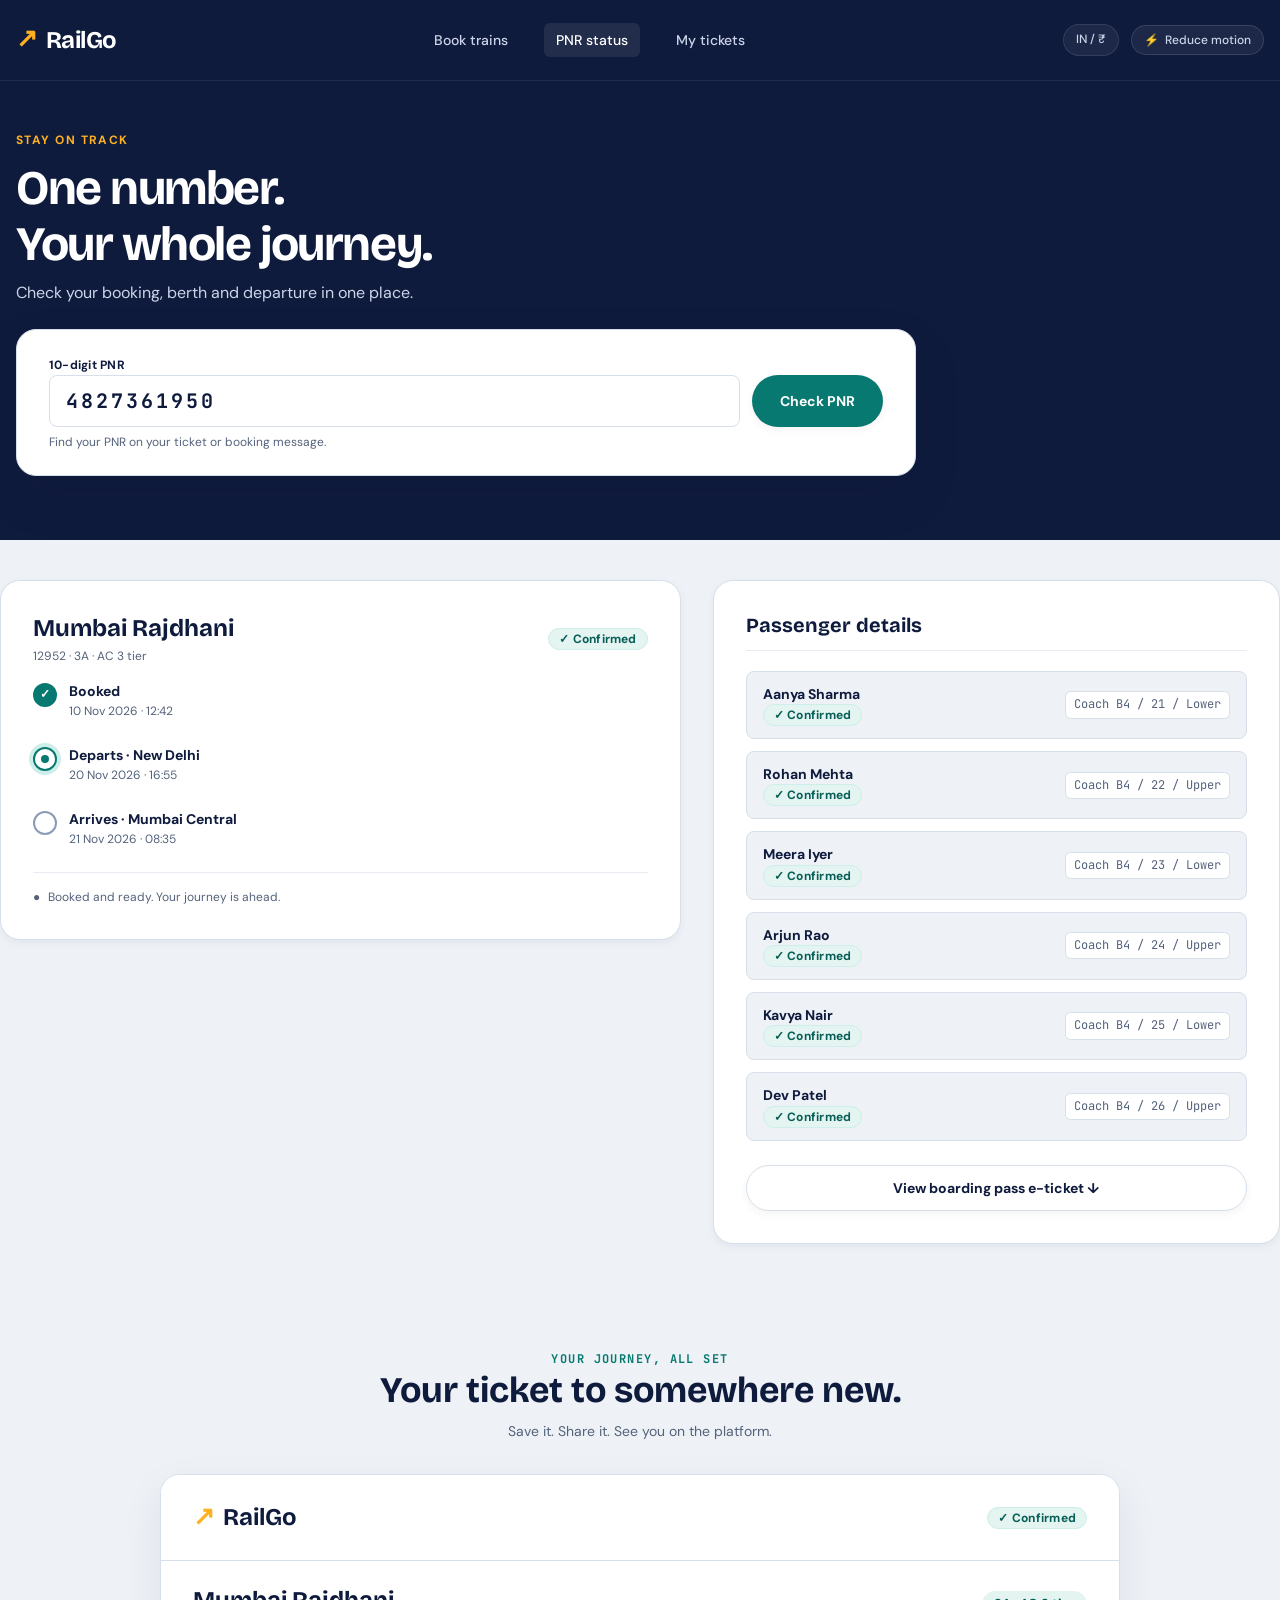
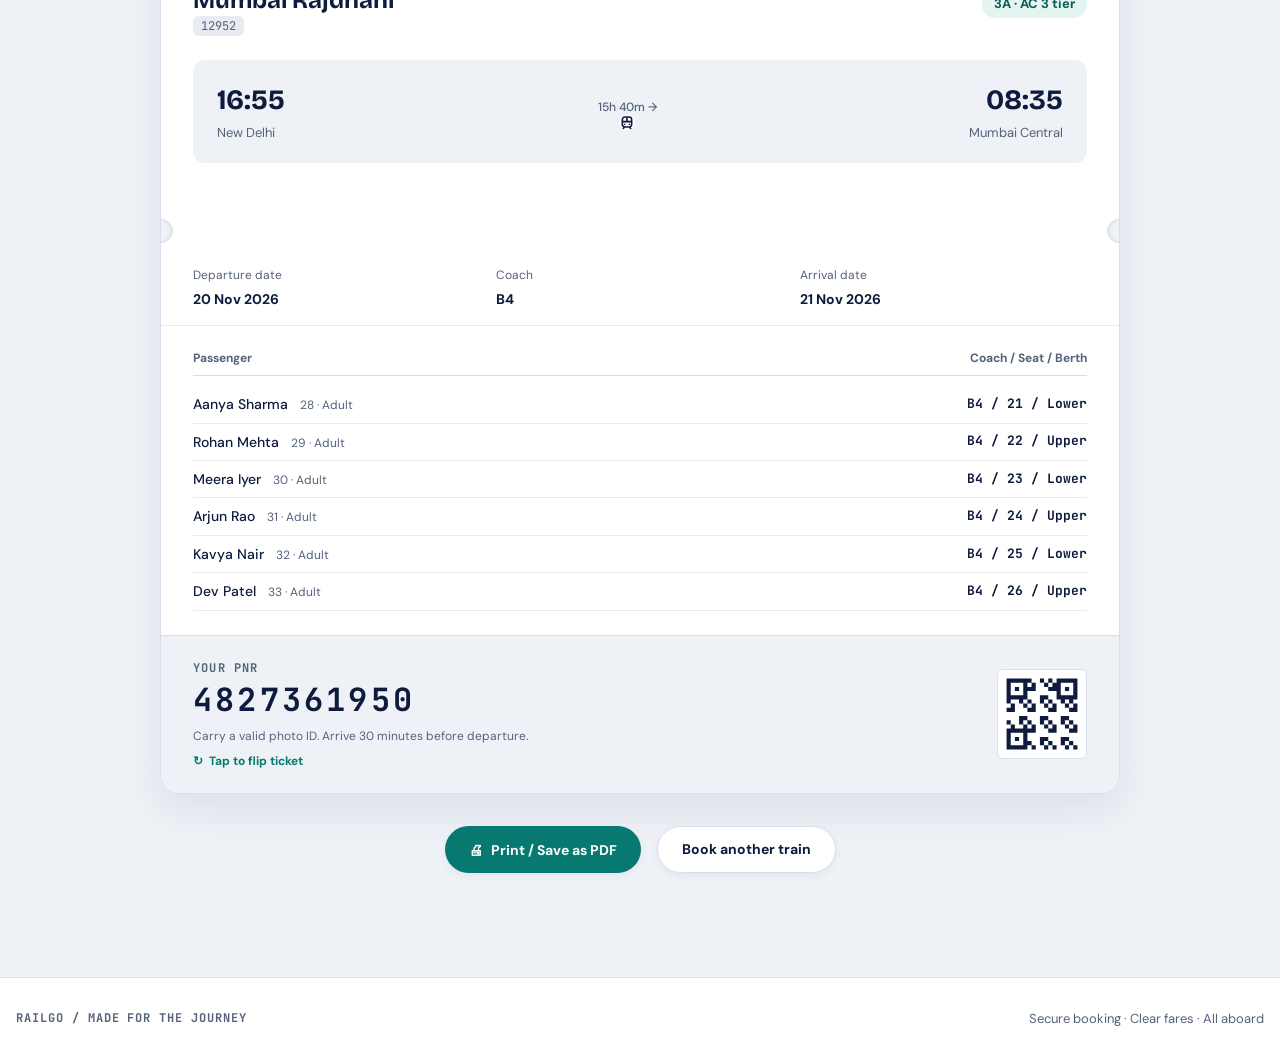
==== frontend/pnr.html @ 50af5787 "Initial commit: RailGo Railway Reservation System frontend with 3D boarding pass and booking flow" ====
<!DOCTYPE html>
<html lang="en">
<head>
  <meta charset="UTF-8">
  <meta name="viewport" content="width=device-width, initial-scale=1.0">
  <title>RailGo — PNR Status & E-Ticket</title>
  <meta name="description" content="Check Indian Railways 10-digit PNR status, live coach and berth allocations, and view or print your digital e-ticket.">

  <!-- Google Fonts: Bricolage Grotesque, DM Sans, JetBrains Mono -->
  <link rel="preconnect" href="https://fonts.googleapis.com">
  <link rel="preconnect" href="https://fonts.gstatic.com" crossorigin>
  <link href="https://fonts.googleapis.com/css2?family=Bricolage+Grotesque:opsz,wght@12..96,600;700&family=DM+Sans:ital,opsz,wght@0,9..40,400;0,9..40,500;0,9..40,700;1,9..40,400&family=JetBrains+Mono:wght@400;500;700&display=swap" rel="stylesheet">

  <!-- Custom CSS -->
  <link rel="stylesheet" href="css/tokens.css">
  <link rel="stylesheet" href="css/base.css">
  <link rel="stylesheet" href="css/components.css">
</head>
<body>

  <!-- Site Navigation -->
  <header class="site-header">
    <div class="container nav-container">
      <a href="index.html" class="brand-logo" aria-label="RailGo Home">
        <span class="brand-arrow" aria-hidden="true">↗</span>
        <span>RailGo</span>
      </a>

      <nav aria-label="Primary Navigation">
        <ul class="nav-links">
          <li><a href="index.html" class="nav-link">Book trains</a></li>
          <li><a href="pnr.html" class="nav-link active" aria-current="page">PNR status</a></li>
          <li><a href="pnr.html#ticket" class="nav-link">My tickets</a></li>
        </ul>
      </nav>

      <div class="nav-actions">
        <span class="currency-badge" title="Region & Currency">IN / ₹</span>
        <button id="motion-toggle-btn" class="btn-motion-toggle" aria-pressed="false" title="Toggle animation effects">
          <span aria-hidden="true">⚡</span>
          <span>Reduce motion</span>
        </button>
      </div>
    </div>
  </header>

  <main id="main-content">
    <!-- PNR Hero & Lookup Section (Figma 4:12139) -->
    <section class="pnr-page-hero" aria-labelledby="pnr-page-title">
      <div class="container">
        <span class="hero-kicker">STAY ON TRACK</span>
        <h1 id="pnr-page-title" class="hero-title" style="margin-bottom: var(--space-2);">
          One number.<br>Your whole journey.
        </h1>
        <p class="hero-description" style="margin-bottom: var(--space-4);">
          Check your booking, berth and departure in one place.
        </p>

        <!-- 10-Digit PNR Lookup Box -->
        <div class="pnr-lookup-box">
          <form id="pnr-search-form" novalidate>
            <div class="pnr-input-row">
              <div class="pnr-input-group">
                <label for="pnr-input" class="form-label">10-digit PNR</label>
                <input type="text" id="pnr-input" class="form-input pnr-mono-input"
                       value="4827361950" maxlength="10" placeholder="e.g. 4827361950"
                       autocomplete="off" required aria-describedby="pnr-helper-message">
              </div>
              <button type="submit" class="btn btn-primary" style="height: 52px; padding: 0 28px;">
                Check PNR
              </button>
            </div>
            <p id="pnr-helper-message" class="pnr-helper-text">
              Find your PNR on your ticket or booking message.
            </p>
          </form>
        </div>
      </div>
    </section>

    <!-- PNR Status & Timeline Section -->
    <section id="pnr-result-section" class="container pnr-result-section" aria-label="PNR Status and Journey Timeline">
      <div class="pnr-result-grid">
        <!-- Journey Timeline Card -->
        <div class="timeline-card">
          <div class="timeline-card-header">
            <div>
              <h2 id="tl-train-title" class="timeline-train-title">Mumbai Rajdhani</h2>
              <span id="tl-train-meta" class="timeline-train-meta">12952 · 3A · AC 3 tier</span>
            </div>
            <span class="status-pill confirmed">✓ Confirmed</span>
          </div>

          <!-- Vertical Timeline Track -->
          <div class="vertical-timeline" role="list" aria-label="Journey Progress">
            <!-- Step 1: Booked -->
            <div class="timeline-step completed" role="listitem">
              <div class="timeline-node" aria-hidden="true"></div>
              <div class="timeline-stage-title">Booked</div>
              <div id="tl-booked-time" class="timeline-stage-time">10 Nov 2026 · 12:42</div>
            </div>

            <!-- Step 2: Departs -->
            <div class="timeline-step active" role="listitem">
              <div class="timeline-node" aria-hidden="true"></div>
              <div id="tl-dep-station" class="timeline-stage-title">Departs · New Delhi</div>
              <div id="tl-dep-time" class="timeline-stage-time">20 Nov 2026 · 16:55</div>
            </div>

            <!-- Step 3: Arrives -->
            <div class="timeline-step" role="listitem">
              <div class="timeline-node" aria-hidden="true"></div>
              <div id="tl-arr-station" class="timeline-stage-title">Arrives · Mumbai Central</div>
              <div id="tl-arr-time" class="timeline-stage-time">21 Nov 2026 · 08:35</div>
            </div>
          </div>

          <div class="timeline-footer-note">
            <span aria-hidden="true">●</span>
            <span>Booked and ready. Your journey is ahead.</span>
          </div>
        </div>

        <!-- Passenger Status Allocation Card -->
        <div class="passenger-status-card">
          <h2 class="passenger-status-title">Passenger details</h2>
          <div id="pnr-passenger-status-list" class="status-passenger-list">
            <!-- Populated dynamically -->
          </div>

          <a href="#ticket" class="btn btn-secondary" style="width: 100%;">
            View boarding pass e-ticket ↓
          </a>
        </div>
      </div>
    </section>

    <!-- Screen 4: E-Ticket Boarding Pass with Pure CSS 3D Flip (Figma 4:12137, 4:23736) -->
    <section id="ticket" class="container ticket-section" aria-labelledby="ticket-title">
      <div class="ticket-header-group">
        <span class="ticket-kicker">YOUR JOURNEY, ALL SET</span>
        <h2 id="ticket-title" class="ticket-heading">Your ticket to somewhere new.</h2>
        <p class="section-subtitle">Save it. Share it. See you on the platform.</p>
      </div>

      <!-- 3D Flippable Ticket Scene -->
      <div id="ticket-3d-scene" class="ticket-3d-scene">
        <div class="ticket-flipper">

          <!-- FRONT FACE (Boarding Pass Layout) -->
          <article class="ticket-card-face ticket-face-front" aria-label="E-Ticket Front">
            <!-- Header -->
            <div class="ticket-face-header">
              <div class="ticket-brand">
                <span class="brand-arrow" aria-hidden="true">↗</span>
                <span>RailGo</span>
              </div>
              <span class="status-pill confirmed">✓ Confirmed</span>
            </div>

            <!-- Journey Summary -->
            <div class="ticket-journey-body">
              <div class="ticket-train-info">
                <div>
                  <h3 id="ticket-train-name" class="ticket-train-title">Mumbai Rajdhani</h3>
                  <span id="ticket-train-number" class="train-number">12952</span>
                </div>
                <span id="ticket-class" class="ticket-class-badge">3A · AC 3 tier</span>
              </div>

              <div class="ticket-route-row">
                <div>
                  <div id="ticket-dep-time" class="ticket-time-lg">16:55</div>
                  <div id="ticket-from-station" class="schedule-station">New Delhi</div>
                </div>

                <div class="duration-track-container">
                  <span id="ticket-duration" class="duration-label">15h 40m →</span>
                  <div class="duration-line">
                    <img src="assets/train-marker.svg" class="duration-marker-icon" alt="" aria-hidden="true">
                  </div>
                </div>

                <div style="text-align: right;">
                  <div id="ticket-arr-time" class="ticket-time-lg">08:35</div>
                  <div id="ticket-to-station" class="schedule-station">Mumbai Central</div>
                </div>
              </div>
            </div>

            <!-- Authentic Boarding-Pass Perforation Notch Divider -->
            <div class="ticket-perforation-divider" aria-hidden="true">
              <span class="notch-left"></span>
              <div class="perforation-dashed-line"></div>
              <span class="notch-right"></span>
            </div>

            <!-- Travel Metadata -->
            <div class="ticket-meta-grid">
              <div class="ticket-meta-col">
                <span class="ticket-meta-lbl">Departure date</span>
                <span id="ticket-dep-date" class="ticket-meta-val">20 Nov 2026</span>
              </div>
              <div class="ticket-meta-col">
                <span class="ticket-meta-lbl">Coach</span>
                <span id="ticket-coach" class="ticket-meta-val">B4</span>
              </div>
              <div class="ticket-meta-col">
                <span class="ticket-meta-lbl">Arrival date</span>
                <span id="ticket-arr-date" class="ticket-meta-val">21 Nov 2026</span>
              </div>
            </div>

            <!-- Passenger Manifest -->
            <div class="ticket-manifest">
              <div class="manifest-heading-row">
                <span>Passenger</span>
                <span>Coach / Seat / Berth</span>
              </div>
              <div id="ticket-manifest-list">
                <!-- Dynamically populated -->
              </div>
            </div>

            <!-- Identity Footer with PNR and QR -->
            <div class="ticket-identity-footer">
              <div class="pnr-display-box">
                <span class="pnr-tag-label">YOUR PNR</span>
                <span id="ticket-pnr-display" class="pnr-tag-value">4827361950</span>
                <p class="ticket-id-reminder">Carry a valid photo ID. Arrive 30 minutes before departure.</p>
                <button type="button" id="btn-flip-to-back" class="btn-flip-ticket">
                  <span>↻</span>
                  <span>Tap to flip ticket</span>
                </button>
              </div>

              <div class="ticket-qr-container">
                <img src="assets/qr-placeholder.svg" class="ticket-qr-img" alt="QR Code" width="90" height="90">
                <span class="sr-only">PNR QR code</span>
              </div>
            </div>
          </article>

          <!-- BACK FACE (Travel Conditions & Guidelines) -->
          <article class="ticket-card-face ticket-face-back" aria-label="E-Ticket Back">
            <!-- Header -->
            <div class="ticket-face-header">
              <div class="ticket-brand">
                <span class="brand-arrow" aria-hidden="true">↗</span>
                <span>RailGo</span>
              </div>
              <span class="status-pill confirmed">✓ Confirmed</span>
            </div>

            <!-- Terms Body -->
            <div class="ticket-terms-body">
              <h3 class="terms-title">A few things before you go</h3>
              <ol class="terms-ordered-list">
                <li>
                  <span class="terms-num">01</span>
                  <span>Bring the original photo ID used for booking (Aadhaar, Passport, Voter ID, or Driving License).</span>
                </li>
                <li>
                  <span class="terms-num">02</span>
                  <span>Arrive at least 30 minutes prior to scheduled departure at the origin platform.</span>
                </li>
                <li>
                  <span class="terms-num">03</span>
                  <span>E-tickets shown on mobile devices are fully valid; printed copies are optional.</span>
                </li>
                <li>
                  <span class="terms-num">04</span>
                  <span>Please follow all coach guidelines, respect silence hours (22:00 - 06:00), and keep luggage within allowances.</span>
                </li>
              </ol>
            </div>

            <!-- Back Identity Footer -->
            <div class="ticket-identity-footer">
              <div class="pnr-display-box">
                <span class="pnr-tag-label">PNR</span>
                <span id="ticket-back-pnr" class="pnr-tag-value" style="font-size: 1.5rem;">4827361950</span>
                <button type="button" id="btn-flip-to-front" class="btn-flip-ticket">
                  <span>↻</span>
                  <span>Return to ticket</span>
                </button>
              </div>

              <div class="ticket-qr-container">
                <img src="assets/qr-placeholder.svg" class="ticket-qr-img" alt="QR Code" width="80" height="80">
              </div>
            </div>
          </article>

        </div>
      </div>

      <!-- Ticket Actions Toolbar -->
      <div class="ticket-actions-toolbar">
        <button type="button" id="btn-print-ticket" class="btn btn-primary">
          <span aria-hidden="true">🖨</span>
          <span>Print / Save as PDF</span>
        </button>
        <a href="index.html" class="btn btn-secondary">
          Book another train
        </a>
      </div>
    </section>
  </main>

  <!-- Site Footer -->
  <footer class="site-footer">
    <div class="container footer-content">
      <div class="footer-brand">
        RAILGO / MADE FOR THE JOURNEY
      </div>
      <div class="footer-trust">
        Secure booking · Clear fares · All aboard
      </div>
    </div>
  </footer>

  <!-- Scripts -->
  <script src="js/api.js"></script>
  <script src="js/ticket.js"></script>
</body>
</html>
---- frontend/css/tokens.css ----
/* ==========================================================================
   RailGo Design Tokens
   Extracted from Figma (11smpALnVQ0DR3QaxRwXkj)
   ========================================================================== */

:root {
  /* Brand & Core Color Palette */
  --color-navy-950: #080e21;
  --color-navy-900: #0f1b3d;
  --color-navy-800: #1c2b50;
  --color-navy-700: #223154;
  --color-navy-600: #2d3f6a;

  /* Accent & Success / Availability */
  --color-teal-600: #087970;
  --color-teal-700: #065e57;
  --color-teal-500: #0ea297;
  --color-teal-100: #cdeee9;
  --color-teal-50: #e4f4f0;

  /* Warning / RAC / Medium Availability */
  --color-amber-600: #d99110;
  --color-amber-500: #ffb020;
  --color-amber-400: #ffc24d;
  --color-amber-900: #835200;
  --color-amber-50: #fff3da;

  /* Danger / Waitlist / Sold Out / Validation Error */
  --color-crimson-600: #b4232c;
  --color-crimson-500: #e5484d;
  --color-crimson-100: #fbd6da;
  --color-crimson-50: #fdecef;

  /* Neutrals & Surfaces */
  --color-white: #ffffff;
  --color-slate-900: #0f1b3d;
  --color-slate-700: #334155;
  --color-slate-600: #54627a;
  --color-slate-400: #8a9bb5;
  --color-slate-300: #ccd5e9;
  --color-slate-200: #d7dfea;
  --color-slate-150: #e1e7f2;
  --color-slate-100: #e8ecf2;
  --color-slate-50: #eef2f7;

  /* Semantic UI Tokens */
  --bg-page: var(--color-slate-50);
  --bg-hero: var(--color-navy-900);
  --bg-surface: var(--color-white);
  --bg-surface-elevated: var(--color-white);
  --bg-surface-muted: var(--color-slate-100);
  --bg-surface-subtle: #edf2f7;

  --text-primary: var(--color-navy-900);
  --text-secondary: var(--color-slate-600);
  --text-muted: var(--color-slate-400);
  --text-inverse: var(--color-white);
  --text-inverse-muted: var(--color-slate-300);

  --border-subtle: var(--color-slate-200);
  --border-focus: var(--color-teal-600);
  --border-error: var(--color-crimson-500);

  /* Typography Families */
  --font-display: 'Bricolage Grotesque', -apple-system, BlinkMacSystemFont, 'Segoe UI', Roboto, sans-serif;
  --font-body: 'DM Sans', -apple-system, BlinkMacSystemFont, 'Segoe UI', Roboto, sans-serif;
  --font-mono: 'JetBrains Mono', 'SF Mono', Consolas, Menlo, monospace;

  /* Typography Scales */
  --font-size-hero: 2.25rem;    /* 36px */
  --font-size-h1: 1.75rem;      /* 28px */
  --font-size-h2: 1.5rem;       /* 24px */
  --font-size-h3: 1.25rem;      /* 20px */
  --font-size-lg: 1rem;         /* 16px */
  --font-size-md: 0.9375rem;    /* 15px */
  --font-size-base: 0.875rem;   /* 14px */
  --font-size-sm: 0.8125rem;    /* 13px */
  --font-size-xs: 0.75rem;      /* 12px */
  --font-size-micro: 0.6875rem; /* 11px */

  --font-weight-regular: 400;
  --font-weight-medium: 500;
  --font-weight-bold: 700;

  /* Border Radii */
  --radius-xs: 5.5px;
  --radius-sm: 6px;
  --radius-md: 8px;
  --radius-lg: 12px;
  --radius-xl: 16px;
  --radius-2xl: 20px;
  --radius-pill: 999px;

  /* Elevation Shadows */
  --shadow-sm: 0px 3px 8px 0px rgba(15, 27, 61, 0.05);
  --shadow-md: 0px 8px 24px 0px rgba(15, 27, 61, 0.06);
  --shadow-lg: 0px 16px 40px 0px rgba(15, 27, 61, 0.08);
  --shadow-xl: 0px 20px 48px 0px rgba(15, 27, 61, 0.12);
  --shadow-modal: 0px 24px 64px 0px rgba(15, 27, 61, 0.22);
  --shadow-focus: 0 0 0 3px rgba(8, 121, 112, 0.28);
  --shadow-border: 0px 0px 0px 1px rgba(0, 0, 0, 0.08);

  /* Spacing Scale */
  --space-1: 4px;
  --space-2: 8px;
  --space-3: 12px;
  --space-4: 16px;
  --space-5: 20px;
  --space-6: 24px;
  --space-8: 32px;
  --space-10: 40px;
  --space-12: 48px;
  --space-16: 64px;
  --space-20: 80px;

  /* Layout Max Widths */
  --max-width-desktop: 1440px;
  --max-width-container: 1296px;
  --max-width-ticket: 960px;
  --max-width-modal: 856px;

  /* Transitions */
  --transition-fast: 150ms cubic-bezier(0.16, 1, 0.3, 1);
  --transition-normal: 250ms cubic-bezier(0.16, 1, 0.3, 1);
  --transition-slow: 400ms cubic-bezier(0.16, 1, 0.3, 1);
  --transition-3d: 650ms cubic-bezier(0.4, 0, 0.2, 1);

  /* Z-Index */
  --z-base: 1;
  --z-dropdown: 20;
  --z-sticky: 50;
  --z-modal-backdrop: 100;
  --z-modal: 101;
}

/* Reduced Motion Override */
@media (prefers-reduced-motion: reduce) {
  :root {
    --transition-fast: 0ms !important;
    --transition-normal: 0ms !important;
    --transition-slow: 0ms !important;
    --transition-3d: 0ms !important;
  }
}

.reduced-motion {
  --transition-fast: 0ms !important;
  --transition-normal: 0ms !important;
  --transition-slow: 0ms !important;
  --transition-3d: 0ms !important;
}
---- frontend/css/base.css ----
/* ==========================================================================
   RailGo Base Styles & Reset
   ========================================================================== */

*, *::before, *::after {
  box-sizing: border-box;
  margin: 0;
  padding: 0;
}

html {
  font-size: 16px;
  -webkit-text-size-adjust: 100%;
  scroll-behavior: smooth;
}

body {
  font-family: var(--font-body);
  font-size: var(--font-size-base);
  line-height: 1.45;
  color: var(--text-primary);
  background-color: var(--bg-page);
  min-height: 100vh;
  -webkit-font-smoothing: antialiased;
  -moz-osx-font-smoothing: grayscale;
}

/* Typography Defaults */
h1, h2, h3, h4, h5, h6 {
  font-family: var(--font-display);
  font-weight: var(--font-weight-bold);
  line-height: 1.25;
  color: var(--text-primary);
}

p {
  color: var(--text-secondary);
  line-height: 1.5;
}

a {
  color: inherit;
  text-decoration: none;
}

button {
  font-family: inherit;
  font-size: inherit;
  border: none;
  background: transparent;
  cursor: pointer;
  color: inherit;
}

button:disabled {
  cursor: not-allowed;
  opacity: 0.55;
}

input, select, textarea {
  font-family: inherit;
  font-size: var(--font-size-base);
  color: var(--text-primary);
  background: var(--bg-surface);
  border: 1px solid var(--border-subtle);
  border-radius: var(--radius-sm);
  outline: none;
  transition: border-color var(--transition-fast), box-shadow var(--transition-fast);
}

input:focus, select:focus, textarea:focus {
  border-color: var(--border-focus);
  box-shadow: var(--shadow-focus);
}

/* Focus Visible for Accessibility */
:focus-visible {
  outline: 2px solid var(--color-teal-600);
  outline-offset: 2px;
}

button:focus-visible {
  outline: 2px solid var(--color-teal-600);
  outline-offset: 2px;
}

/* Common Layout Containers */
.container {
  width: 100%;
  max-width: var(--max-width-container);
  margin-left: auto;
  margin-right: auto;
  padding-left: var(--space-4);
  padding-right: var(--space-4);
}

.sr-only {
  position: absolute;
  width: 1px;
  height: 1px;
  padding: 0;
  margin: -1px;
  overflow: hidden;
  clip: rect(0, 0, 0, 0);
  white-space: nowrap;
  border: 0;
}

/* Badges & Status Pills */
.status-pill {
  display: inline-flex;
  align-items: center;
  gap: var(--space-1);
  padding: 4px 10px;
  border-radius: var(--radius-pill);
  font-size: var(--font-size-xs);
  font-weight: var(--font-weight-bold);
  line-height: 1;
  letter-spacing: 0.02em;
}

.status-pill.confirmed,
.status-pill.available {
  background-color: var(--color-teal-50);
  color: var(--color-teal-700);
  border: 1px solid var(--color-teal-100);
}

.status-pill.rac,
.status-pill.warning {
  background-color: var(--color-amber-50);
  color: var(--color-amber-900);
  border: 1px solid var(--color-amber-400);
}

.status-pill.waitlist,
.status-pill.danger {
  background-color: var(--color-crimson-50);
  color: var(--color-crimson-600);
  border: 1px solid var(--color-crimson-100);
}

.status-pill.neutral {
  background-color: var(--color-slate-100);
  color: var(--color-slate-600);
}

/* Buttons System */
.btn {
  display: inline-flex;
  align-items: center;
  justify-content: center;
  gap: var(--space-2);
  font-family: var(--font-body);
  font-weight: var(--font-weight-bold);
  border-radius: var(--radius-pill);
  padding: 12px 24px;
  transition: transform var(--transition-fast), background-color var(--transition-fast), box-shadow var(--transition-fast);
  white-space: nowrap;
}

.btn:active:not(:disabled) {
  transform: translateY(1px);
}

.btn-primary {
  background-color: var(--color-teal-600);
  color: var(--color-white);
  box-shadow: var(--shadow-sm);
}

.btn-primary:hover:not(:disabled) {
  background-color: var(--color-teal-700);
  box-shadow: var(--shadow-md);
}

.btn-amber {
  background-color: var(--color-amber-500);
  color: var(--color-navy-900);
}

.btn-amber:hover:not(:disabled) {
  background-color: var(--color-amber-400);
}

.btn-secondary {
  background-color: var(--color-white);
  color: var(--color-navy-900);
  border: 1px solid var(--border-subtle);
  box-shadow: var(--shadow-sm);
}

.btn-secondary:hover:not(:disabled) {
  background-color: var(--color-slate-50);
  border-color: var(--color-slate-300);
}

.btn-outline-dark {
  background-color: transparent;
  color: var(--color-white);
  border: 1px solid rgba(255, 255, 255, 0.25);
}

.btn-outline-dark:hover:not(:disabled) {
  background-color: rgba(255, 255, 255, 0.1);
  border-color: var(--color-white);
}

/* Animations & Reduced Motion Fallbacks */
@media (prefers-reduced-motion: reduce) {
  *, *::before, *::after {
    animation-duration: 0.01ms !important;
    animation-iteration-count: 1 !important;
    transition-duration: 0.01ms !important;
  }
}

.reduced-motion *,
.reduced-motion *::before,
.reduced-motion *::after {
  animation-duration: 0.01ms !important;
  animation-iteration-count: 1 !important;
  transition-duration: 0.01ms !important;
}
---- frontend/css/components.css ----
/* ==========================================================================
   RailGo Component Styles
   Matches Figma frames: Desktop (1440px) & Mobile (390px)
   ========================================================================== */

/* --------------------------------------------------------------------------
   1. NAVIGATION BAR
   -------------------------------------------------------------------------- */
.site-header {
  background-color: var(--color-navy-900);
  border-bottom: 1px solid rgba(255, 255, 255, 0.08);
  position: sticky;
  top: 0;
  z-index: var(--z-sticky);
  backdrop-filter: blur(12px);
  -webkit-backdrop-filter: blur(12px);
}

.nav-container {
  display: flex;
  align-items: center;
  justify-content: space-between;
  height: 80px;
}

.brand-logo {
  display: flex;
  align-items: center;
  gap: var(--space-2);
  font-family: var(--font-display);
  font-size: 1.5rem;
  font-weight: var(--font-weight-bold);
  color: var(--color-white);
  text-decoration: none;
  letter-spacing: -0.02em;
}

.brand-arrow {
  color: var(--color-amber-500);
  font-size: 1.6rem;
  font-weight: 900;
  transform: translateY(-1px);
}

.nav-links {
  display: flex;
  align-items: center;
  gap: var(--space-6);
  list-style: none;
}

.nav-link {
  color: var(--color-slate-300);
  font-size: var(--font-size-base);
  font-weight: var(--font-weight-medium);
  transition: color var(--transition-fast);
  padding: 8px 12px;
  border-radius: var(--radius-sm);
}

.nav-link:hover, .nav-link.active {
  color: var(--color-white);
}

.nav-link.active {
  background-color: rgba(255, 255, 255, 0.08);
}

.nav-actions {
  display: flex;
  align-items: center;
  gap: var(--space-3);
}

.currency-badge {
  color: var(--color-slate-300);
  font-size: var(--font-size-xs);
  font-weight: var(--font-weight-medium);
  padding: 6px 12px;
  background: rgba(255, 255, 255, 0.06);
  border: 1px solid rgba(255, 255, 255, 0.1);
  border-radius: var(--radius-pill);
}

.btn-motion-toggle {
  display: inline-flex;
  align-items: center;
  gap: 6px;
  font-size: var(--font-size-xs);
  font-weight: var(--font-weight-medium);
  color: var(--color-slate-300);
  background: rgba(255, 255, 255, 0.06);
  border: 1px solid rgba(255, 255, 255, 0.12);
  padding: 6px 12px;
  border-radius: var(--radius-pill);
  transition: all var(--transition-fast);
}

.btn-motion-toggle:hover {
  color: var(--color-white);
  background: rgba(255, 255, 255, 0.12);
}

.btn-motion-toggle.active {
  background: var(--color-teal-600);
  color: var(--color-white);
  border-color: var(--color-teal-500);
}

/* --------------------------------------------------------------------------
   2. NIGHT-TRAIN HERO SECTION
   -------------------------------------------------------------------------- */
.hero-section {
  background-color: var(--color-navy-900);
  color: var(--color-white);
  padding-top: var(--space-12);
  padding-bottom: var(--space-16);
  position: relative;
  overflow: hidden;
  transition: max-height var(--transition-normal), opacity var(--transition-normal);
}

.hero-grid {
  display: grid;
  grid-template-columns: 1fr 1fr;
  align-items: center;
  gap: var(--space-8);
}

.hero-content {
  z-index: 2;
}

.hero-kicker {
  display: inline-block;
  font-family: var(--font-body);
  font-size: var(--font-size-xs);
  font-weight: var(--font-weight-bold);
  letter-spacing: 0.12em;
  text-transform: uppercase;
  color: var(--color-amber-500);
  margin-bottom: var(--space-3);
}

.hero-title {
  font-family: var(--font-display);
  font-size: 3rem;
  line-height: 1.15;
  color: var(--color-white);
  margin-bottom: var(--space-4);
  letter-spacing: -0.03em;
}

.hero-description {
  font-size: var(--font-size-lg);
  line-height: 1.6;
  color: var(--color-slate-300);
  max-width: 540px;
  margin-bottom: var(--space-6);
}

.departure-board-badge {
  display: inline-flex;
  align-items: center;
  gap: var(--space-2);
  background-color: var(--color-navy-800);
  border: 1px solid rgba(255, 255, 255, 0.1);
  padding: 8px 16px;
  border-radius: var(--radius-md);
  font-family: var(--font-mono);
  font-size: var(--font-size-xs);
  color: var(--color-slate-150);
  letter-spacing: 0.08em;
  box-shadow: 0 4px 12px rgba(0, 0, 0, 0.2);
}

.status-dot {
  width: 8px;
  height: 8px;
  background-color: var(--color-teal-500);
  border-radius: 50%;
  box-shadow: 0 0 8px var(--color-teal-500);
  animation: pulse-dot 2s infinite ease-in-out;
}

@keyframes pulse-dot {
  0%, 100% { opacity: 1; transform: scale(1); }
  50% { opacity: 0.4; transform: scale(0.85); }
}

/* --------------------------------------------------------------------------
   3. 3D PERSPECTIVE TRAIN SCENE (CSS 3D Transforms Only)
   -------------------------------------------------------------------------- */
.hero-scene-wrapper {
  perspective: 1200px;
  display: flex;
  justify-content: center;
  align-items: center;
  position: relative;
  z-index: 2;
}

.hero-scene-card {
  width: 100%;
  max-width: 640px;
  height: 420px;
  position: relative;
  transform-style: preserve-3d;
  transform: rotateY(-8deg) rotateX(4deg) translateZ(0);
  transition: transform var(--transition-3d), box-shadow var(--transition-3d);
  border-radius: var(--radius-xl);
  overflow: hidden;
  box-shadow: 0 25px 60px -12px rgba(0, 0, 0, 0.5), 0 0 0 1px rgba(255, 255, 255, 0.1);
}

.hero-scene-card:hover {
  transform: rotateY(-2deg) rotateX(1deg) translateZ(16px);
  box-shadow: 0 35px 80px -15px rgba(0, 0, 0, 0.65), 0 0 0 1px rgba(255, 255, 255, 0.2);
}

.hero-scene-artwork {
  width: 100%;
  height: 100%;
  object-fit: cover;
  display: block;
}

.scene-floating-tag {
  position: absolute;
  bottom: 20px;
  left: 20px;
  background: rgba(15, 27, 61, 0.85);
  backdrop-filter: blur(10px);
  border: 1px solid rgba(255, 255, 255, 0.15);
  color: var(--color-white);
  padding: 8px 14px;
  border-radius: var(--radius-pill);
  font-size: var(--font-size-xs);
  font-family: var(--font-mono);
  display: flex;
  align-items: center;
  gap: 8px;
  transform: translateZ(30px);
  box-shadow: 0 8px 24px rgba(0, 0, 0, 0.35);
}

/* --------------------------------------------------------------------------
   4. FLOATING SEARCH PANEL
   -------------------------------------------------------------------------- */
.search-panel-wrapper {
  margin-top: -48px;
  position: relative;
  z-index: 10;
  margin-bottom: var(--space-8);
}

.search-panel {
  background: var(--color-white);
  border-radius: var(--radius-2xl);
  padding: var(--space-6) var(--space-8);
  box-shadow: var(--shadow-xl);
  border: 1px solid var(--border-subtle);
}

.search-panel-header {
  margin-bottom: var(--space-3);
}

.search-panel-title {
  font-family: var(--font-display);
  font-size: 1.25rem;
  font-weight: var(--font-weight-bold);
  color: var(--color-navy-900);
  margin-bottom: var(--space-2);
}

/* Quick destination chips */
.quick-destinations-bar {
  display: flex;
  align-items: center;
  gap: var(--space-2);
  margin-bottom: var(--space-4);
  flex-wrap: wrap;
}

.quick-dest-label {
  font-size: var(--font-size-xs);
  color: var(--color-slate-600);
  font-weight: var(--font-weight-medium);
}

.quick-dest-chip {
  padding: 4px 12px;
  background: var(--color-slate-50);
  border: 1px solid var(--border-subtle);
  border-radius: var(--radius-pill);
  font-size: var(--font-size-xs);
  color: var(--color-navy-900);
  font-weight: var(--font-weight-medium);
  cursor: pointer;
  transition: all var(--transition-fast);
}

.quick-dest-chip:hover {
  background: var(--color-teal-50);
  border-color: var(--color-teal-500);
  color: var(--color-teal-700);
  transform: translateY(-1px);
}

.btn-clear-input {
  position: absolute;
  right: 12px;
  top: 50%;
  transform: translateY(-50%);
  width: 22px;
  height: 22px;
  border-radius: 50%;
  background: var(--color-slate-100);
  color: var(--color-slate-600);
  font-size: 12px;
  display: none;
  align-items: center;
  justify-content: center;
  cursor: pointer;
  border: none;
  transition: background var(--transition-fast);
}

.btn-clear-input.visible {
  display: flex;
}

.btn-clear-input:hover {
  background: var(--color-slate-200);
  color: var(--color-navy-900);
}

.search-form-grid {
  display: grid;
  grid-template-columns: 1.1fr auto 1.1fr 1fr 1fr auto;
  align-items: flex-end;
  gap: var(--space-3);
}

.form-group {
  display: flex;
  flex-direction: column;
  gap: var(--space-2);
  position: relative;
}

.form-label {
  font-size: var(--font-size-xs);
  font-weight: var(--font-weight-bold);
  color: var(--color-navy-900);
  letter-spacing: 0.02em;
}

.input-container {
  position: relative;
  display: flex;
  align-items: center;
}

.form-input {
  width: 100%;
  height: 48px;
  padding: 0 16px;
  background-color: var(--color-white);
  border: 1px solid var(--border-subtle);
  border-radius: var(--radius-md);
  font-size: var(--font-size-base);
  font-weight: var(--font-weight-medium);
  color: var(--color-navy-900);
  transition: all var(--transition-fast);
}

.form-input:hover {
  border-color: var(--color-slate-400);
}

.form-input:focus {
  border-color: var(--color-teal-600);
  box-shadow: var(--shadow-focus);
}

/* Swap Stations Button */
.btn-swap-stations {
  width: 44px;
  height: 44px;
  margin-bottom: 2px;
  border-radius: var(--radius-pill);
  background-color: var(--color-slate-50);
  border: 1px solid var(--border-subtle);
  color: var(--color-slate-600);
  display: inline-flex;
  align-items: center;
  justify-content: center;
  font-size: 1.1rem;
  transition: all var(--transition-normal);
  transform: perspective(600px) rotateY(0deg);
}

.btn-swap-stations:hover {
  background-color: var(--color-slate-100);
  color: var(--color-navy-900);
  border-color: var(--color-slate-400);
}

.btn-swap-stations.rotating {
  transform: perspective(600px) rotateY(180deg);
}

.btn-search-submit {
  height: 48px;
  padding: 0 28px;
  background-color: var(--color-amber-500);
  color: var(--color-navy-900);
  font-size: var(--font-size-base);
  font-weight: var(--font-weight-bold);
  border-radius: var(--radius-pill);
  display: inline-flex;
  align-items: center;
  justify-content: center;
  gap: var(--space-2);
  transition: all var(--transition-fast);
  box-shadow: var(--shadow-sm);
  margin-bottom: 1px;
}

.btn-search-submit:hover {
  background-color: var(--color-amber-400);
  box-shadow: var(--shadow-md);
  transform: translateY(-1px);
}

/* Autocomplete Suggestion Dropdown */
.autocomplete-dropdown {
  position: absolute;
  top: calc(100% + 4px);
  left: 0;
  right: 0;
  background: var(--color-white);
  border: 1px solid var(--border-subtle);
  border-radius: var(--radius-md);
  box-shadow: var(--shadow-lg);
  max-height: 240px;
  overflow-y: auto;
  z-index: var(--z-dropdown);
  display: none;
}

.autocomplete-dropdown.open {
  display: block;
}

.autocomplete-item {
  padding: 10px 14px;
  display: flex;
  justify-content: space-between;
  align-items: center;
  cursor: pointer;
  border-bottom: 1px solid var(--color-slate-50);
  transition: background-color var(--transition-fast);
}

.autocomplete-item:hover, .autocomplete-item.selected {
  background-color: var(--color-slate-50);
}

.station-title {
  font-size: var(--font-size-base);
  font-weight: var(--font-weight-medium);
  color: var(--color-navy-900);
}

.station-code {
  font-family: var(--font-mono);
  font-size: var(--font-size-xs);
  color: var(--color-slate-600);
  background: var(--color-slate-100);
  padding: 2px 6px;
  border-radius: var(--radius-xs);
}

/* --------------------------------------------------------------------------
   5. POPULAR ROUTES SECTION
   -------------------------------------------------------------------------- */
.popular-routes-section {
  padding-bottom: var(--space-12);
  transition: opacity var(--transition-normal);
}

.section-header {
  margin-bottom: var(--space-6);
}

.section-title {
  font-family: var(--font-display);
  font-size: 1.75rem;
  color: var(--color-navy-900);
  margin-bottom: var(--space-2);
}

.section-subtitle {
  font-size: var(--font-size-base);
  color: var(--color-slate-600);
}

.routes-grid {
  display: grid;
  grid-template-columns: repeat(3, 1fr);
  gap: var(--space-6);
}

.route-card {
  background: var(--color-white);
  border: 1px solid var(--border-subtle);
  border-radius: var(--radius-2xl);
  padding: var(--space-6);
  transition: transform var(--transition-normal), box-shadow var(--transition-normal), border-color var(--transition-normal);
  display: flex;
  flex-direction: column;
  justify-content: space-between;
  min-height: 184px;
  cursor: pointer;
}

.route-card:hover {
  transform: translateY(-4px);
  box-shadow: var(--shadow-lg);
  border-color: var(--color-teal-500);
}

.route-card-top {
  display: flex;
  align-items: flex-start;
  gap: var(--space-3);
  margin-bottom: var(--space-3);
}

.route-number {
  font-family: var(--font-mono);
  font-size: var(--font-size-base);
  font-weight: var(--font-weight-bold);
  color: var(--color-teal-600);
  line-height: 1.3;
}

.route-destination {
  font-family: var(--font-display);
  font-size: 1.25rem;
  font-weight: var(--font-weight-bold);
  color: var(--color-navy-900);
}

.route-tagline {
  font-size: var(--font-size-sm);
  color: var(--color-slate-600);
  margin-bottom: var(--space-4);
  line-height: 1.4;
}

.route-card-footer {
  display: flex;
  align-items: center;
  justify-content: space-between;
  border-top: 1px solid var(--color-slate-100);
  padding-top: var(--space-3);
}

.route-fare {
  font-size: var(--font-size-md);
  font-weight: var(--font-weight-bold);
  color: var(--color-navy-900);
}

.route-duration {
  font-size: var(--font-size-xs);
  color: var(--color-slate-600);
  font-weight: var(--font-weight-medium);
}

/* --------------------------------------------------------------------------
   6. SEARCH RESULTS LAYOUT & JOURNEY SUMMARY BAR
   -------------------------------------------------------------------------- */
.search-results-section {
  display: none;
  padding-bottom: var(--space-16);
}

.search-results-section.active {
  display: block;
}

.journey-summary-bar {
  background-color: var(--color-navy-900);
  border-radius: var(--radius-2xl);
  padding: var(--space-5) var(--space-8);
  color: var(--color-white);
  display: flex;
  align-items: center;
  justify-content: space-between;
  margin-bottom: var(--space-6);
  box-shadow: var(--shadow-md);
}

.journey-route-text {
  font-family: var(--font-display);
  font-size: 1.5rem;
  font-weight: var(--font-weight-bold);
  letter-spacing: -0.01em;
  margin-bottom: 4px;
}

.journey-details-text {
  font-size: var(--font-size-sm);
  color: var(--color-slate-300);
}

.btn-modify-search {
  padding: 10px 20px;
  background-color: var(--color-white);
  color: var(--color-navy-900);
  border-radius: var(--radius-pill);
  font-size: var(--font-size-base);
  font-weight: var(--font-weight-bold);
  transition: all var(--transition-fast);
}

.btn-modify-search:hover {
  background-color: var(--color-slate-100);
  transform: translateY(-1px);
}

.results-layout {
  display: grid;
  grid-template-columns: 280px 1fr;
  gap: var(--space-8);
  align-items: start;
}

/* --------------------------------------------------------------------------
   7. FILTER SIDEBAR (Figma 4:12133)
   -------------------------------------------------------------------------- */
.filter-sidebar {
  background: var(--color-white);
  border-radius: var(--radius-2xl);
  padding: var(--space-6);
  border: 1px solid var(--border-subtle);
  box-shadow: var(--shadow-sm);
  position: sticky;
  top: 100px;
}

.filter-header {
  display: flex;
  align-items: center;
  justify-content: space-between;
  margin-bottom: var(--space-5);
  padding-bottom: var(--space-3);
  border-bottom: 1px solid var(--color-slate-100);
}

.filter-heading {
  font-family: var(--font-display);
  font-size: 1.25rem;
  font-weight: var(--font-weight-bold);
  color: var(--color-navy-900);
}

.btn-clear-filters {
  font-size: var(--font-size-xs);
  font-weight: var(--font-weight-bold);
  color: var(--color-teal-600);
  background: transparent;
  padding: 4px 8px;
  border-radius: var(--radius-xs);
}

.btn-clear-filters:hover {
  text-decoration: underline;
}

.filter-group {
  margin-bottom: var(--space-6);
}

.filter-group-title {
  font-size: var(--font-size-sm);
  font-weight: var(--font-weight-bold);
  color: var(--color-navy-900);
  margin-bottom: var(--space-3);
}

/* Departure time slot pill buttons */
.time-slots-grid {
  display: grid;
  grid-template-columns: 1fr 1fr;
  gap: var(--space-2);
}

.time-slot-btn {
  padding: 8px 12px;
  background: var(--color-slate-50);
  border: 1px solid var(--border-subtle);
  border-radius: var(--radius-pill);
  font-size: var(--font-size-xs);
  font-weight: var(--font-weight-medium);
  color: var(--color-navy-900);
  text-align: center;
  transition: all var(--transition-fast);
}

.time-slot-btn:hover {
  background: var(--color-slate-100);
  border-color: var(--color-slate-400);
}

.time-slot-btn.active {
  background: var(--color-navy-900);
  color: var(--color-white);
  border-color: var(--color-navy-900);
}

/* Checkbox lists */
.checkbox-list {
  display: flex;
  flex-direction: column;
  gap: var(--space-2);
}

.checkbox-label {
  display: flex;
  align-items: center;
  gap: var(--space-2);
  font-size: var(--font-size-base);
  color: var(--color-navy-900);
  cursor: pointer;
  user-select: none;
}

.checkbox-label input[type="checkbox"] {
  width: 18px;
  height: 18px;
  accent-color: var(--color-teal-600);
  cursor: pointer;
}

/* --------------------------------------------------------------------------
   8. TRAIN CARDS & RESULTS LIST
   -------------------------------------------------------------------------- */
.results-list-container {
  display: flex;
  flex-direction: column;
  gap: var(--space-5);
}

.results-meta-bar {
  display: flex;
  align-items: baseline;
  justify-content: space-between;
  margin-bottom: var(--space-2);
}

.results-title {
  font-family: var(--font-display);
  font-size: 1.5rem;
  font-weight: var(--font-weight-bold);
  color: var(--color-navy-900);
}

.results-count-text {
  font-size: var(--font-size-sm);
  color: var(--color-slate-600);
}

/* Train Card */
.train-card {
  background: var(--color-white);
  border: 1px solid var(--border-subtle);
  border-radius: var(--radius-2xl);
  padding: var(--space-6);
  box-shadow: var(--shadow-sm);
  transition: transform var(--transition-fast), box-shadow var(--transition-fast), border-color var(--transition-fast);
}

.train-card:hover {
  border-color: var(--color-slate-300);
  box-shadow: var(--shadow-md);
}

.train-card-header {
  display: flex;
  justify-content: space-between;
  align-items: flex-start;
  margin-bottom: var(--space-5);
}

.train-name-group {
  display: flex;
  align-items: baseline;
  gap: var(--space-3);
  flex-wrap: wrap;
}

.train-name {
  font-family: var(--font-display);
  font-size: 1.35rem;
  font-weight: var(--font-weight-bold);
  color: var(--color-navy-900);
}

.train-number {
  font-family: var(--font-mono);
  font-size: var(--font-size-xs);
  color: var(--color-slate-600);
  background: var(--color-slate-100);
  padding: 2px 8px;
  border-radius: var(--radius-xs);
}

.train-category-tag {
  font-size: var(--font-size-micro);
  font-weight: var(--font-weight-bold);
  letter-spacing: 0.08em;
  color: var(--color-slate-600);
  text-transform: uppercase;
}

.train-hint {
  font-size: var(--font-size-xs);
  font-weight: var(--font-weight-bold);
  color: var(--color-teal-600);
}

/* Schedule Row (Departure -> Duration -> Arrival) */
.train-schedule-row {
  display: flex;
  align-items: center;
  justify-content: space-between;
  margin-bottom: var(--space-6);
  padding: var(--space-4) var(--space-2);
  background: var(--color-slate-50);
  border-radius: var(--radius-lg);
}

.schedule-endpoint {
  display: flex;
  flex-direction: column;
}

.schedule-time {
  font-family: var(--font-display);
  font-size: 1.5rem;
  font-weight: var(--font-weight-bold);
  color: var(--color-navy-900);
  line-height: 1.1;
}

.schedule-station {
  font-size: var(--font-size-sm);
  color: var(--color-slate-600);
  margin-top: 4px;
}

.duration-track-container {
  flex: 1;
  max-width: 260px;
  margin: 0 var(--space-4);
  display: flex;
  flex-direction: column;
  align-items: center;
  position: relative;
}

.duration-label {
  font-size: var(--font-size-xs);
  font-weight: var(--font-weight-medium);
  color: var(--color-slate-600);
  margin-bottom: 6px;
}

.duration-line {
  width: 100%;
  height: 2px;
  background-color: var(--color-border);
  position: relative;
  display: flex;
  align-items: center;
  justify-content: center;
}

.duration-marker-icon {
  width: 16px;
  height: 16px;
  background-color: var(--color-white);
  border-radius: 50%;
  position: absolute;
}

/* Classes Selection Grid */
.classes-grid {
  display: grid;
  grid-template-columns: repeat(auto-fill, minmax(130px, 1fr));
  gap: var(--space-3);
}

.class-chip {
  padding: 12px 14px;
  border-radius: var(--radius-md);
  border: 1px solid transparent;
  cursor: pointer;
  display: flex;
  flex-direction: column;
  gap: 4px;
  text-align: left;
  transition: all var(--transition-fast);
}

.class-chip.available {
  background-color: var(--color-teal-50);
  border-color: var(--color-teal-100);
}

.class-chip.available:hover {
  background-color: #d8efe9;
  border-color: var(--color-teal-500);
  transform: translateY(-2px);
  box-shadow: var(--shadow-sm);
}

.class-chip.warning {
  background-color: var(--color-amber-50);
  border-color: var(--color-amber-400);
}

.class-chip.warning:hover {
  background-color: #feecc5;
  border-color: var(--color-amber-600);
  transform: translateY(-2px);
  box-shadow: var(--shadow-sm);
}

.class-chip.waitlist {
  background-color: var(--color-crimson-50);
  border-color: var(--color-crimson-100);
}

.class-chip.waitlist:hover {
  background-color: #fbd6da;
  border-color: var(--color-crimson-500);
  transform: translateY(-2px);
}

.class-chip.soldout {
  background-color: var(--color-slate-100);
  border-color: var(--border-subtle);
  cursor: not-allowed;
  opacity: 0.65;
}

.class-chip-top {
  display: flex;
  justify-content: space-between;
  align-items: baseline;
}

.class-code {
  font-family: var(--font-body);
  font-size: var(--font-size-base);
  font-weight: var(--font-weight-bold);
  color: var(--color-navy-900);
}

.class-fare {
  font-family: var(--font-body);
  font-size: var(--font-size-base);
  font-weight: var(--font-weight-bold);
  color: var(--color-navy-900);
}

.class-availability {
  font-size: var(--font-size-xs);
  font-weight: var(--font-weight-medium);
}

.class-chip.available .class-availability {
  color: var(--color-teal-600);
}

.class-chip.warning .class-availability {
  color: var(--color-amber-900);
}

.class-chip.waitlist .class-availability {
  color: var(--color-crimson-600);
}

.class-chip.soldout .class-availability {
  color: var(--color-slate-600);
}

/* --------------------------------------------------------------------------
   9. LOADING SKELETON STATE (Figma 4:16124)
   -------------------------------------------------------------------------- */
.skeleton-card {
  background: var(--color-white);
  border-radius: var(--radius-2xl);
  padding: var(--space-6);
  border: 1px solid var(--border-subtle);
  display: flex;
  flex-direction: column;
  gap: var(--space-4);
}

.skeleton-shimmer {
  background: linear-gradient(90deg, #eef2f7 0%, #e1e7f2 50%, #eef2f7 100%);
  background-size: 200% 100%;
  animation: shimmer 1.5s infinite;
  border-radius: var(--radius-sm);
}

@keyframes shimmer {
  0% { background-position: 200% 0; }
  100% { background-position: -200% 0; }
}

.skeleton-title {
  height: 24px;
  width: 200px;
}

.skeleton-schedule {
  height: 70px;
  width: 100%;
}

.skeleton-chips {
  height: 54px;
  width: 100%;
}

/* --------------------------------------------------------------------------
   10. EMPTY STATE (Figma 4:16315)
   -------------------------------------------------------------------------- */
.empty-state-card {
  background: var(--color-white);
  border-radius: var(--radius-2xl);
  padding: var(--space-12) var(--space-8);
  border: 1px solid var(--border-subtle);
  text-align: center;
  box-shadow: var(--shadow-sm);
}

.empty-state-icon {
  font-family: var(--font-mono);
  font-size: 2rem;
  color: var(--color-slate-400);
  margin-bottom: var(--space-3);
  letter-spacing: 0.2em;
}

.empty-state-title {
  font-family: var(--font-display);
  font-size: 1.5rem;
  color: var(--color-navy-900);
  margin-bottom: var(--space-2);
}

.empty-state-desc {
  font-size: var(--font-size-base);
  color: var(--color-slate-600);
  margin-bottom: var(--space-6);
}

/* --------------------------------------------------------------------------
   11. FOOTER
   -------------------------------------------------------------------------- */
.site-footer {
  background-color: var(--color-white);
  border-top: 1px solid var(--border-subtle);
  padding: var(--space-8) 0;
  margin-top: auto;
}

.footer-content {
  display: flex;
  align-items: center;
  justify-content: space-between;
  gap: var(--space-4);
  flex-wrap: wrap;
}

.footer-brand {
  font-family: var(--font-mono);
  font-size: var(--font-size-xs);
  font-weight: var(--font-weight-bold);
  letter-spacing: 0.08em;
  color: var(--color-slate-600);
}

.footer-trust {
  font-size: var(--font-size-sm);
  color: var(--color-slate-600);
}

/* --------------------------------------------------------------------------
   12. RESPONSIVE BREAKPOINTS (Mobile 390px)
   -------------------------------------------------------------------------- */
@media (max-width: 992px) {
  .hero-grid {
    grid-template-columns: 1fr;
    gap: var(--space-8);
  }

  .hero-title {
    font-size: 2.25rem;
  }

  .hero-scene-card {
    height: 320px;
    transform: none !important;
  }

  .search-form-grid {
    grid-template-columns: 1fr 1fr;
  }

  .btn-swap-stations {
    display: none;
  }

  .routes-grid {
    grid-template-columns: 1fr;
  }

  .results-layout {
    grid-template-columns: 1fr;
  }

  .filter-sidebar {
    position: static;
    margin-bottom: var(--space-6);
  }
}

@media (max-width: 600px) {
  .nav-links {
    display: none;
  }

  .currency-badge {
    display: none;
  }

  .search-panel-wrapper {
    margin-top: -24px;
  }

  .search-panel {
    padding: var(--space-4);
  }

  .search-form-grid {
    grid-template-columns: 1fr;
  }

  .btn-search-submit {
    width: 100%;
  }

  .journey-summary-bar {
    flex-direction: column;
    align-items: flex-start;
    gap: var(--space-3);
    padding: var(--space-4);
  }

  .btn-modify-search {
    width: 100%;
    text-align: center;
  }

  .train-schedule-row {
    flex-direction: column;
    align-items: flex-start;
    gap: var(--space-3);
  }

  .duration-track-container {
    width: 100%;
    max-width: 100%;
    margin: var(--space-2) 0;
  }

  .footer-content {
    flex-direction: column;
    align-items: flex-start;
  }

  .booking-dialog {
    width: 95vw;
    padding: var(--space-4);
  }

  .passenger-row-grid {
    grid-template-columns: 1fr !important;
  }

  .booking-fare-bar {
    flex-direction: column;
    align-items: flex-start;
    gap: var(--space-4);
  }

  .booking-fare-bar .btn {
    width: 100%;
  }
}

/* --------------------------------------------------------------------------
   13. BOOKING MODAL (<dialog>) (Figma 4:12135, 4:18638)
   -------------------------------------------------------------------------- */
.booking-dialog {
  width: 90vw;
  max-width: var(--max-width-modal);
  margin: auto;
  border: 1px solid var(--border-subtle);
  border-radius: var(--radius-2xl);
  background: var(--color-white);
  box-shadow: var(--shadow-modal);
  padding: var(--space-8);
  color: var(--color-navy-900);
}

.booking-dialog::backdrop {
  background: rgba(15, 27, 61, 0.65);
  backdrop-filter: blur(8px);
  -webkit-backdrop-filter: blur(8px);
}

.booking-header {
  display: flex;
  justify-content: space-between;
  align-items: flex-start;
  margin-bottom: var(--space-4);
}

.booking-title {
  font-family: var(--font-display);
  font-size: 1.75rem;
  color: var(--color-navy-900);
}

.btn-close-modal {
  width: 40px;
  height: 40px;
  border-radius: 50%;
  background: var(--color-slate-50);
  border: 1px solid var(--border-subtle);
  display: flex;
  align-items: center;
  justify-content: center;
  font-size: 1.25rem;
  color: var(--color-slate-600);
  transition: all var(--transition-fast);
}

.btn-close-modal:hover {
  background: var(--color-slate-100);
  color: var(--color-navy-900);
}

/* Booking Train & Class Bar */
.booking-train-bar {
  background: var(--color-slate-50);
  border: 1px solid var(--border-subtle);
  border-radius: var(--radius-lg);
  padding: var(--space-4) var(--space-5);
  display: flex;
  align-items: center;
  justify-content: space-between;
  margin-bottom: var(--space-5);
  flex-wrap: wrap;
  gap: var(--space-3);
}

.booking-train-name {
  font-family: var(--font-display);
  font-size: 1.15rem;
  font-weight: var(--font-weight-bold);
  color: var(--color-navy-900);
}

.booking-journey-desc {
  font-size: var(--font-size-xs);
  color: var(--color-slate-600);
  margin-top: 2px;
}

.booking-class-select {
  height: 42px;
  padding: 0 14px;
  border-radius: var(--radius-md);
  font-weight: var(--font-weight-bold);
  background-color: var(--color-white);
  border: 1px solid var(--border-subtle);
  color: var(--color-navy-900);
}

/* Validation Alert Banner (Figma 4:18887) */
.booking-validation-error {
  display: none;
  background-color: var(--color-crimson-50);
  border: 1px solid var(--color-crimson-100);
  border-radius: var(--radius-md);
  padding: var(--space-3) var(--space-4);
  margin-bottom: var(--space-4);
}

.booking-validation-error.show {
  display: block;
}

.validation-error-title {
  font-size: var(--font-size-sm);
  font-weight: var(--font-weight-bold);
  color: var(--color-crimson-600);
  margin-bottom: 2px;
}

.validation-error-desc {
  font-size: var(--font-size-xs);
  color: var(--color-crimson-600);
}

/* Passenger List & Rows */
.passenger-list-container {
  display: flex;
  flex-direction: column;
  gap: var(--space-4);
  margin-bottom: var(--space-5);
  max-height: 380px;
  overflow-y: auto;
  padding-right: 4px;
}

.passenger-row-card {
  background: var(--color-white);
  border: 1px solid var(--border-subtle);
  border-radius: var(--radius-lg);
  padding: var(--space-4);
  box-shadow: var(--shadow-sm);
}

.passenger-row-header {
  display: flex;
  align-items: center;
  justify-content: space-between;
  margin-bottom: var(--space-3);
}

.passenger-num-title {
  font-family: var(--font-body);
  font-size: var(--font-size-sm);
  font-weight: var(--font-weight-bold);
  color: var(--color-navy-900);
}

.btn-remove-passenger {
  font-size: var(--font-size-xs);
  color: var(--color-crimson-600);
  font-weight: var(--font-weight-bold);
  background: transparent;
  padding: 4px 8px;
  border-radius: var(--radius-xs);
}

.btn-remove-passenger:hover {
  background: var(--color-crimson-50);
}

.passenger-row-grid {
  display: grid;
  grid-template-columns: 2fr 1fr 1.5fr 1.8fr;
  gap: var(--space-3);
  align-items: flex-end;
}

/* Gender Segmented Control */
.gender-control {
  display: flex;
  background: var(--color-slate-100);
  border-radius: var(--radius-sm);
  padding: 2px;
}

.gender-btn {
  flex: 1;
  height: 36px;
  border-radius: var(--radius-xs);
  font-size: var(--font-size-xs);
  font-weight: var(--font-weight-bold);
  color: var(--color-slate-600);
  transition: all var(--transition-fast);
}

.gender-btn.selected {
  background: var(--color-white);
  color: var(--color-navy-900);
  box-shadow: 0 1px 3px rgba(0, 0, 0, 0.1);
}

/* Add Passenger Row Trigger & Limit */
.add-passenger-wrapper {
  margin-bottom: var(--space-6);
}

.btn-add-passenger {
  width: 100%;
  height: 48px;
  border: 1px dashed var(--border-subtle);
  border-radius: var(--radius-md);
  font-size: var(--font-size-base);
  font-weight: var(--font-weight-bold);
  color: var(--color-navy-900);
  background: var(--color-slate-50);
  transition: all var(--transition-fast);
  margin-bottom: 8px;
}

.btn-add-passenger:hover:not(:disabled) {
  border-color: var(--color-teal-600);
  color: var(--color-teal-600);
  background: var(--color-teal-50);
}

.passenger-limit-note {
  font-size: var(--font-size-xs);
  color: var(--color-slate-600);
}

/* Fare Summary Footer */
.booking-fare-bar {
  display: flex;
  align-items: center;
  justify-content: space-between;
  border-top: 1px solid var(--border-subtle);
  padding-top: var(--space-5);
}

.fare-calc-label {
  font-size: var(--font-size-xs);
  color: var(--color-slate-600);
  margin-bottom: 2px;
}

.fare-formula-display {
  display: flex;
  align-items: baseline;
  gap: 6px;
  font-family: var(--font-body);
}

.fare-base-times {
  font-size: var(--font-size-base);
  font-weight: var(--font-weight-medium);
  color: var(--color-slate-600);
}

.fare-total-number {
  font-family: var(--font-display);
  font-size: 1.75rem;
  font-weight: var(--font-weight-bold);
  color: var(--color-navy-900);
}

.fare-caption-text {
  font-size: var(--font-size-micro);
  color: var(--color-slate-400);
}

/* Success View inside Modal (Figma 4:20277) */
.booking-success-view {
  display: none;
  text-align: center;
  padding: var(--space-8) var(--space-4);
}

.booking-success-view.show {
  display: block;
}

.success-badge {
  display: inline-block;
  background-color: var(--color-teal-50);
  color: var(--color-teal-700);
  border: 1px solid var(--color-teal-100);
  font-size: var(--font-size-xs);
  font-weight: var(--font-weight-bold);
  letter-spacing: 0.1em;
  padding: 6px 14px;
  border-radius: var(--radius-pill);
  margin-bottom: var(--space-4);
}

.success-title {
  font-family: var(--font-display);
  font-size: 2rem;
  color: var(--color-navy-900);
  margin-bottom: var(--space-2);
}

.success-pnr-tag {
  font-family: var(--font-mono);
  font-size: 1.25rem;
  font-weight: var(--font-weight-bold);
  color: var(--color-teal-600);
  background: var(--color-slate-50);
  padding: 8px 16px;
  border-radius: var(--radius-md);
  display: inline-block;
  margin-bottom: var(--space-6);
}

.success-actions {
  display: flex;
  justify-content: center;
  gap: var(--space-4);
}

/* --------------------------------------------------------------------------
   14. PNR LOOKUP & STATUS (Figma 4:12139, 4:16809, 4:16875)
   -------------------------------------------------------------------------- */
.pnr-page-hero {
  background-color: var(--color-navy-900);
  color: var(--color-white);
  padding: var(--space-12) 0 var(--space-16);
  position: relative;
}

.pnr-lookup-box {
  background: var(--color-white);
  border-radius: var(--radius-2xl);
  padding: var(--space-6) var(--space-8);
  box-shadow: var(--shadow-xl);
  border: 1px solid var(--border-subtle);
  margin-top: var(--space-6);
  max-width: 900px;
}

.pnr-input-row {
  display: flex;
  gap: var(--space-3);
  align-items: flex-end;
}

.pnr-input-group {
  flex: 1;
}

.pnr-mono-input {
  font-family: var(--font-mono);
  font-size: 1.25rem;
  letter-spacing: 0.15em;
  font-weight: var(--font-weight-bold);
  height: 52px;
  padding: 0 16px;
  width: 100%;
}

.pnr-helper-text {
  font-size: var(--font-size-xs);
  color: var(--color-slate-600);
  margin-top: 6px;
}

.pnr-helper-text.error {
  color: var(--color-crimson-600);
  font-weight: var(--font-weight-bold);
}

/* PNR Journey & Passenger Status View */
.pnr-result-section {
  padding: var(--space-10) 0 var(--space-16);
  scroll-margin-top: 90px;
}

.pnr-result-grid {
  display: grid;
  grid-template-columns: 1.2fr 1fr;
  gap: var(--space-8);
  align-items: start;
}

/* Journey Timeline Card */
.timeline-card {
  background: var(--color-white);
  border-radius: var(--radius-2xl);
  padding: var(--space-8);
  border: 1px solid var(--border-subtle);
  box-shadow: var(--shadow-sm);
}

.timeline-card-header {
  display: flex;
  align-items: center;
  justify-content: space-between;
  margin-bottom: var(--space-4);
}

.timeline-train-title {
  font-family: var(--font-display);
  font-size: 1.5rem;
  color: var(--color-navy-900);
  margin-bottom: 2px;
}

.timeline-train-meta {
  font-size: var(--font-size-xs);
  color: var(--color-slate-600);
  margin-bottom: var(--space-6);
}

/* Vertical Timeline Track */
.vertical-timeline {
  position: relative;
  padding-left: 36px;
  margin-bottom: var(--space-6);
}

.vertical-timeline::before {
  content: '';
  position: absolute;
  left: 11px;
  top: 10px;
  bottom: 24px;
  width: 2px;
  background: var(--color-border);
}

.timeline-step {
  position: relative;
  margin-bottom: var(--space-6);
}

.timeline-step:last-child {
  margin-bottom: 0;
}

.timeline-node {
  position: absolute;
  left: -36px;
  top: 2px;
  width: 24px;
  height: 24px;
  border-radius: 50%;
  background: var(--color-white);
  border: 2px solid var(--color-slate-400);
  display: flex;
  align-items: center;
  justify-content: center;
}

.timeline-step.completed .timeline-node {
  background: var(--color-teal-600);
  border-color: var(--color-teal-600);
}

.timeline-step.completed .timeline-node::after {
  content: '✓';
  color: var(--color-white);
  font-size: 12px;
  font-weight: bold;
}

.timeline-step.active .timeline-node {
  border-color: var(--color-teal-600);
  box-shadow: 0 0 0 4px var(--color-teal-100);
}

.timeline-step.active .timeline-node::after {
  content: '';
  width: 8px;
  height: 8px;
  background: var(--color-teal-600);
  border-radius: 50%;
}

.timeline-stage-title {
  font-family: var(--font-body);
  font-size: var(--font-size-base);
  font-weight: var(--font-weight-bold);
  color: var(--color-navy-900);
}

.timeline-stage-time {
  font-size: var(--font-size-xs);
  color: var(--color-slate-600);
  margin-top: 2px;
}

.timeline-footer-note {
  font-size: var(--font-size-xs);
  color: var(--color-slate-600);
  border-top: 1px solid var(--color-slate-100);
  padding-top: var(--space-4);
  display: flex;
  align-items: center;
  gap: var(--space-2);
}

/* Passenger Status Card */
.passenger-status-card {
  background: var(--color-white);
  border-radius: var(--radius-2xl);
  padding: var(--space-8);
  border: 1px solid var(--border-subtle);
  box-shadow: var(--shadow-sm);
}

.passenger-status-title {
  font-family: var(--font-display);
  font-size: 1.25rem;
  color: var(--color-navy-900);
  margin-bottom: var(--space-5);
  padding-bottom: var(--space-3);
  border-bottom: 1px solid var(--color-slate-100);
}

.status-passenger-list {
  display: flex;
  flex-direction: column;
  gap: var(--space-3);
  margin-bottom: var(--space-6);
}

.status-passenger-item {
  display: flex;
  align-items: center;
  justify-content: space-between;
  padding: var(--space-3) var(--space-4);
  background: var(--color-slate-50);
  border-radius: var(--radius-md);
  border: 1px solid var(--border-subtle);
}

.status-p-name {
  font-weight: var(--font-weight-bold);
  color: var(--color-navy-900);
  font-size: var(--font-size-base);
}

.status-p-berth {
  font-family: var(--font-mono);
  font-size: var(--font-size-xs);
  color: var(--color-slate-600);
  background: var(--color-white);
  padding: 4px 8px;
  border-radius: var(--radius-xs);
  border: 1px solid var(--border-subtle);
}

/* --------------------------------------------------------------------------
   15. E-TICKET BOARDING-PASS WITH PURE CSS 3D FLIP (Figma 4:12137, 4:23736)
   -------------------------------------------------------------------------- */
.ticket-section {
  padding: var(--space-10) 0 var(--space-16);
  scroll-margin-top: 90px;
}

.ticket-header-group {
  text-align: center;
  margin-bottom: var(--space-8);
}

.ticket-kicker {
  font-family: var(--font-mono);
  font-size: var(--font-size-xs);
  font-weight: var(--font-weight-bold);
  letter-spacing: 0.12em;
  color: var(--color-teal-600);
  margin-bottom: var(--space-2);
}

.ticket-heading {
  font-family: var(--font-display);
  font-size: 2.25rem;
  color: var(--color-navy-900);
  margin-bottom: var(--space-2);
}

/* 3D Flip Container - Uses CSS Grid stack so height naturally adapts to content */
.ticket-3d-scene {
  perspective: 1400px;
  max-width: var(--max-width-ticket);
  margin: 0 auto var(--space-8);
  position: relative;
}

.ticket-flipper {
  display: grid;
  grid-template-rows: 1fr;
  grid-template-columns: 1fr;
  width: 100%;
  transform-style: preserve-3d;
  transition: transform var(--transition-3d);
}

.ticket-3d-scene.flipped .ticket-flipper {
  transform: rotateY(180deg);
}

.ticket-card-face {
  grid-row: 1 / 2;
  grid-column: 1 / 2;
  width: 100%;
  background: var(--color-white);
  border-radius: var(--radius-2xl);
  border: 1px solid var(--border-subtle);
  box-shadow: var(--shadow-lg);
  backface-visibility: hidden;
  -webkit-backface-visibility: hidden;
  display: flex;
  flex-direction: column;
  overflow: hidden;
}

.ticket-face-front {
  transform: rotateY(0deg);
}

.ticket-face-back {
  transform: rotateY(180deg);
  background: #fbfcfe;
}

/* Ticket Top Bar */
.ticket-face-header {
  display: flex;
  justify-content: space-between;
  align-items: center;
  padding: var(--space-6) var(--space-8);
  border-bottom: 1px solid var(--border-subtle);
  background: var(--color-white);
}

.ticket-brand {
  font-family: var(--font-display);
  font-size: 1.5rem;
  font-weight: var(--font-weight-bold);
  color: var(--color-navy-900);
  display: flex;
  align-items: center;
  gap: var(--space-2);
}

/* Ticket Journey Details */
.ticket-journey-body {
  padding: var(--space-6) var(--space-8);
}

.ticket-train-info {
  display: flex;
  justify-content: space-between;
  align-items: baseline;
  margin-bottom: var(--space-6);
  flex-wrap: wrap;
  gap: var(--space-3);
}

.ticket-train-title {
  font-family: var(--font-display);
  font-size: 1.5rem;
  font-weight: var(--font-weight-bold);
  color: var(--color-navy-900);
}

.ticket-class-badge {
  font-family: var(--font-body);
  font-size: var(--font-size-sm);
  font-weight: var(--font-weight-bold);
  color: var(--color-teal-700);
  background: var(--color-teal-50);
  padding: 4px 12px;
  border-radius: var(--radius-pill);
}

.ticket-route-row {
  display: flex;
  justify-content: space-between;
  align-items: center;
  background: var(--color-slate-50);
  padding: var(--space-5) var(--space-6);
  border-radius: var(--radius-lg);
  margin-bottom: var(--space-6);
}

.ticket-time-lg {
  font-family: var(--font-display);
  font-size: 1.75rem;
  font-weight: var(--font-weight-bold);
  color: var(--color-navy-900);
}

/* Perforation Notch Divider */
.ticket-perforation-divider {
  position: relative;
  height: 24px;
  display: flex;
  align-items: center;
  justify-content: center;
  margin: var(--space-2) 0;
}

.perforation-dashed-line {
  width: calc(100% - 48px);
  border-top: 2px dashed var(--color-border);
}

.notch-left, .notch-right {
  position: absolute;
  width: 24px;
  height: 24px;
  background-color: var(--bg-page);
  border-radius: 50%;
  border: 1px solid var(--border-subtle);
  top: 0;
}

.notch-left {
  left: -12px;
  box-shadow: inset -2px 0 3px rgba(0,0,0,0.06);
}

.notch-right {
  right: -12px;
  box-shadow: inset 2px 0 3px rgba(0,0,0,0.06);
}

/* Ticket Travel Meta Row */
.ticket-meta-grid {
  display: grid;
  grid-template-columns: repeat(3, 1fr);
  gap: var(--space-4);
  padding: var(--space-4) var(--space-8);
  border-bottom: 1px solid var(--color-slate-100);
}

.ticket-meta-col {
  display: flex;
  flex-direction: column;
}

.ticket-meta-lbl {
  font-size: var(--font-size-xs);
  color: var(--color-slate-600);
  margin-bottom: 4px;
}

.ticket-meta-val {
  font-family: var(--font-body);
  font-size: var(--font-size-base);
  font-weight: var(--font-weight-bold);
  color: var(--color-navy-900);
}

/* Passenger Manifest Table */
.ticket-manifest {
  padding: var(--space-6) var(--space-8);
  flex: 1;
}

.manifest-heading-row {
  display: flex;
  justify-content: space-between;
  font-size: var(--font-size-xs);
  font-weight: var(--font-weight-bold);
  color: var(--color-slate-600);
  border-bottom: 1px solid var(--color-slate-200);
  padding-bottom: 8px;
  margin-bottom: 10px;
}

.manifest-passenger-row {
  display: flex;
  justify-content: space-between;
  align-items: center;
  padding: 8px 0;
  border-bottom: 1px solid var(--color-slate-100);
}

.manifest-p-name {
  font-size: var(--font-size-base);
  font-weight: var(--font-weight-medium);
  color: var(--color-navy-900);
}

.manifest-p-detail {
  font-size: var(--font-size-xs);
  color: var(--color-slate-600);
  margin-left: 8px;
}

.manifest-p-seat {
  font-family: var(--font-mono);
  font-size: var(--font-size-sm);
  font-weight: var(--font-weight-bold);
  color: var(--color-navy-900);
}

/* Ticket Footer / PNR & QR */
.ticket-identity-footer {
  display: flex;
  justify-content: space-between;
  align-items: center;
  padding: var(--space-6) var(--space-8);
  background: var(--color-slate-50);
  border-top: 1px solid var(--border-subtle);
  margin-top: auto;
}

.pnr-display-box {
  display: flex;
  flex-direction: column;
}

.pnr-tag-label {
  font-family: var(--font-mono);
  font-size: var(--font-size-xs);
  font-weight: var(--font-weight-bold);
  letter-spacing: 0.1em;
  color: var(--color-slate-600);
}

.pnr-tag-value {
  font-family: var(--font-mono);
  font-size: 2rem;
  font-weight: 700;
  letter-spacing: 0.1em;
  color: var(--color-navy-900);
}

.ticket-id-reminder {
  font-size: var(--font-size-xs);
  color: var(--color-slate-600);
  max-width: 400px;
  margin-top: 4px;
}

.ticket-qr-container {
  display: flex;
  flex-direction: column;
  align-items: center;
  gap: 4px;
}

.ticket-qr-img {
  width: 90px;
  height: 90px;
  background: var(--color-white);
  padding: 4px;
  border: 1px solid var(--border-subtle);
  border-radius: var(--radius-sm);
}

.btn-flip-ticket {
  display: inline-flex;
  align-items: center;
  gap: 6px;
  font-size: var(--font-size-xs);
  font-weight: var(--font-weight-bold);
  color: var(--color-teal-600);
  background: transparent;
  cursor: pointer;
  margin-top: 8px;
}

.btn-flip-ticket:hover {
  text-decoration: underline;
}

/* Ticket Back Specific */
.ticket-terms-body {
  padding: var(--space-8);
  flex: 1;
}

.terms-title {
  font-family: var(--font-display);
  font-size: 1.5rem;
  color: var(--color-navy-900);
  margin-bottom: var(--space-5);
}

.terms-ordered-list {
  list-style: none;
  display: flex;
  flex-direction: column;
  gap: var(--space-4);
  max-width: 680px;
}

.terms-ordered-list li {
  display: flex;
  gap: var(--space-3);
  font-size: var(--font-size-sm);
  color: var(--color-slate-700);
  line-height: 1.6;
}

.terms-num {
  font-family: var(--font-mono);
  font-weight: var(--font-weight-bold);
  color: var(--color-teal-600);
}

/* Ticket Actions Toolbar */
.ticket-actions-toolbar {
  display: flex;
  justify-content: center;
  gap: var(--space-4);
  margin-top: var(--space-6);
  margin-bottom: var(--space-10);
  position: relative;
  z-index: 5;
}

/* --------------------------------------------------------------------------
   16. PRINT STYLES (@media print)
   Prints ONLY the E-Ticket boarding pass on a single clean page
   -------------------------------------------------------------------------- */
@media print {
  @page {
    size: A4 portrait;
    margin: 12mm 15mm;
  }

  html, body {
    background: #ffffff !important;
    color: #0f1b3d !important;
    margin: 0 !important;
    padding: 0 !important;
    -webkit-print-color-adjust: exact !important;
    print-color-adjust: exact !important;
  }

  /* Hide all page content except the ticket */
  body > * {
    display: none !important;
  }

  /* Make main and the ticket container visible */
  body > main {
    display: block !important;
    margin: 0 !important;
    padding: 0 !important;
  }

  main > section {
    display: none !important;
  }

  main > section#ticket {
    display: block !important;
    margin: 0 !important;
    padding: 0 !important;
    max-width: 100% !important;
  }

  .ticket-header-group,
  .ticket-actions-toolbar,
  .btn-flip-ticket,
  .notch-left,
  .notch-right {
    display: none !important;
  }

  .ticket-3d-scene {
    perspective: none !important;
    max-width: 100% !important;
    margin: 0 !important;
    padding: 0 !important;
  }

  .ticket-flipper {
    display: block !important;
    transform: none !important;
    width: 100% !important;
  }

  .ticket-card-face {
    position: static !important;
    width: 100% !important;
    box-shadow: none !important;
    border: 2px solid #0f1b3d !important;
    border-radius: 16px !important;
    background: #ffffff !important;
    page-break-inside: avoid !important;
    break-inside: avoid !important;
  }

  .ticket-face-back {
    display: none !important;
  }

  .ticket-face-header {
    background: #0f1b3d !important;
    color: #ffffff !important;
    border-radius: 14px 14px 0 0 !important;
  }

  .ticket-face-header .ticket-brand {
    color: #ffffff !important;
  }

  .perforation-dashed-line {
    border-top: 2px dashed #8a9bb5 !important;
    width: 100% !important;
  }

  .ticket-route-row {
    background: #f4f6fa !important;
  }

  .ticket-identity-footer {
    background: #f4f6fa !important;
  }
}
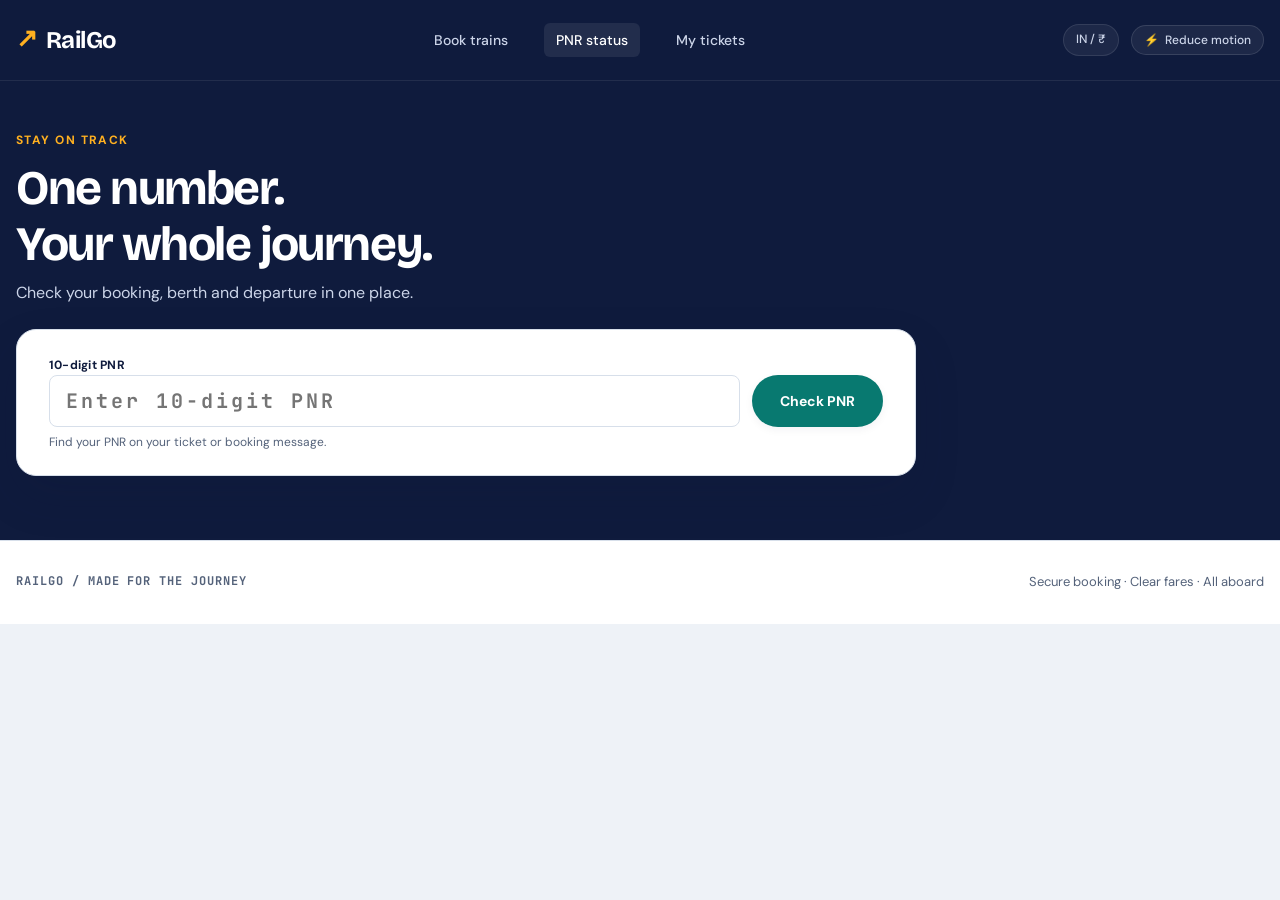
==== commit 59a90d0b: "fix: remove all hardcoded demo PNR 4827361950 and fake passengers; store and show only real bookings" ====
--- a/frontend/pnr.html
+++ b/frontend/pnr.html
@@ -63,7 +63,7 @@
               <div class="pnr-input-group">
                 <label for="pnr-input" class="form-label">10-digit PNR</label>
                 <input type="text" id="pnr-input" class="form-input pnr-mono-input"
-                       value="4827361950" maxlength="10" placeholder="e.g. 4827361950"
+                       value="" maxlength="10" placeholder="Enter 10-digit PNR"
                        autocomplete="off" required aria-describedby="pnr-helper-message">
               </div>
               <button type="submit" class="btn btn-primary" style="height: 52px; padding: 0 28px;">
@@ -79,7 +79,7 @@
     </section>
 
     <!-- PNR Status & Timeline Section -->
-    <section id="pnr-result-section" class="container pnr-result-section" aria-label="PNR Status and Journey Timeline">
+    <section id="pnr-result-section" class="container pnr-result-section" style="display: none;" aria-label="PNR Status and Journey Timeline">
       <div class="pnr-result-grid">
         <!-- Journey Timeline Card -->
         <div class="timeline-card">
@@ -136,7 +136,7 @@
     </section>
 
     <!-- Screen 4: E-Ticket Boarding Pass with Pure CSS 3D Flip (Figma 4:12137, 4:23736) -->
-    <section id="ticket" class="container ticket-section" aria-labelledby="ticket-title">
+    <section id="ticket" class="container ticket-section" style="display: none;" aria-labelledby="ticket-title">
       <div class="ticket-header-group">
         <span class="ticket-kicker">YOUR JOURNEY, ALL SET</span>
         <h2 id="ticket-title" class="ticket-heading">Your ticket to somewhere new.</h2>
@@ -226,7 +226,7 @@
             <div class="ticket-identity-footer">
               <div class="pnr-display-box">
                 <span class="pnr-tag-label">YOUR PNR</span>
-                <span id="ticket-pnr-display" class="pnr-tag-value">4827361950</span>
+                <span id="ticket-pnr-display" class="pnr-tag-value">—</span>
                 <p class="ticket-id-reminder">Carry a valid photo ID. Arrive 30 minutes before departure.</p>
                 <button type="button" id="btn-flip-to-back" class="btn-flip-ticket">
                   <span>↻</span>
@@ -279,7 +279,7 @@
             <div class="ticket-identity-footer">
               <div class="pnr-display-box">
                 <span class="pnr-tag-label">PNR</span>
-                <span id="ticket-back-pnr" class="pnr-tag-value" style="font-size: 1.5rem;">4827361950</span>
+                <span id="ticket-back-pnr" class="pnr-tag-value" style="font-size: 1.5rem;">—</span>
                 <button type="button" id="btn-flip-to-front" class="btn-flip-ticket">
                   <span>↻</span>
                   <span>Return to ticket</span>
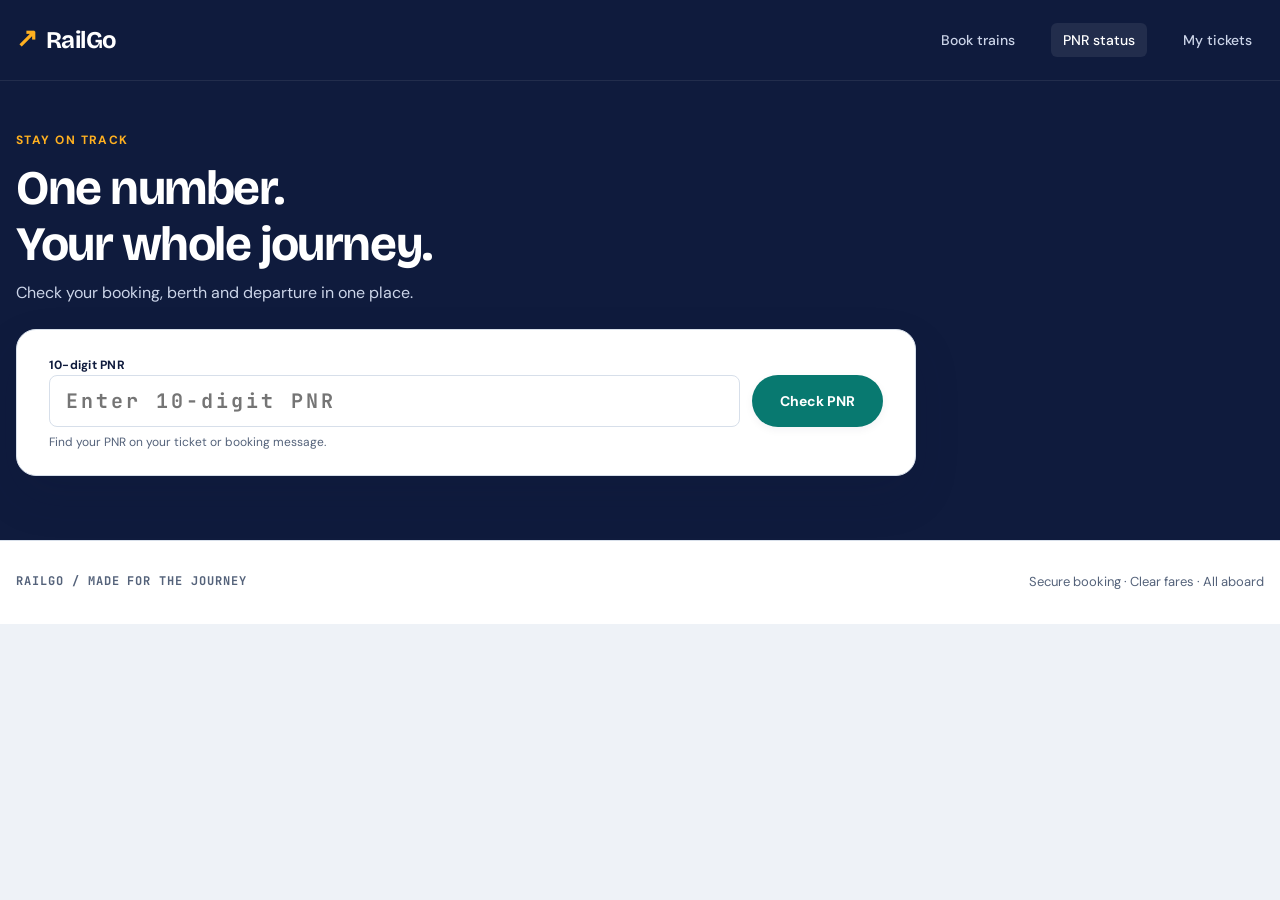
==== commit 0216c3c4: "fix: remove reduce motion & currency badge, and calculate accurate multi-day arrival dates" ====
--- a/frontend/pnr.html
+++ b/frontend/pnr.html
@@ -12,9 +12,9 @@
   <link href="https://fonts.googleapis.com/css2?family=Bricolage+Grotesque:opsz,wght@12..96,600;700&family=DM+Sans:ital,opsz,wght@0,9..40,400;0,9..40,500;0,9..40,700;1,9..40,400&family=JetBrains+Mono:wght@400;500;700&display=swap" rel="stylesheet">
 
   <!-- Custom CSS -->
-  <link rel="stylesheet" href="css/tokens.css">
-  <link rel="stylesheet" href="css/base.css">
-  <link rel="stylesheet" href="css/components.css">
+  <link rel="stylesheet" href="css/tokens.css?v=3">
+  <link rel="stylesheet" href="css/base.css?v=3">
+  <link rel="stylesheet" href="css/components.css?v=3">
 </head>
 <body>
 
@@ -33,14 +33,6 @@
           <li><a href="pnr.html#ticket" class="nav-link">My tickets</a></li>
         </ul>
       </nav>
-
-      <div class="nav-actions">
-        <span class="currency-badge" title="Region & Currency">IN / ₹</span>
-        <button id="motion-toggle-btn" class="btn-motion-toggle" aria-pressed="false" title="Toggle animation effects">
-          <span aria-hidden="true">⚡</span>
-          <span>Reduce motion</span>
-        </button>
-      </div>
     </div>
   </header>
 
@@ -321,8 +313,8 @@
   </footer>
 
   <!-- Scripts -->
-  <script src="js/api.js"></script>
-  <script src="js/ticket.js"></script>
+  <script src="js/api.js?v=3"></script>
+  <script src="js/ticket.js?v=3"></script>
 </body>
 </html>
 
--- a/frontend/css/components.css
+++ b/frontend/css/components.css
@@ -1389,6 +1389,21 @@
   align-items: flex-end;
 }
 
+.form-input.p-age {
+  text-align: center;
+  font-variant-numeric: tabular-nums;
+  -moz-appearance: textfield !important;
+  -webkit-appearance: none !important;
+  appearance: textfield !important;
+}
+
+.form-input.p-age::-webkit-inner-spin-button,
+.form-input.p-age::-webkit-outer-spin-button {
+  -webkit-appearance: none !important;
+  margin: 0 !important;
+  display: none !important;
+}
+
 /* Gender Segmented Control */
 .gender-control {
   display: flex;
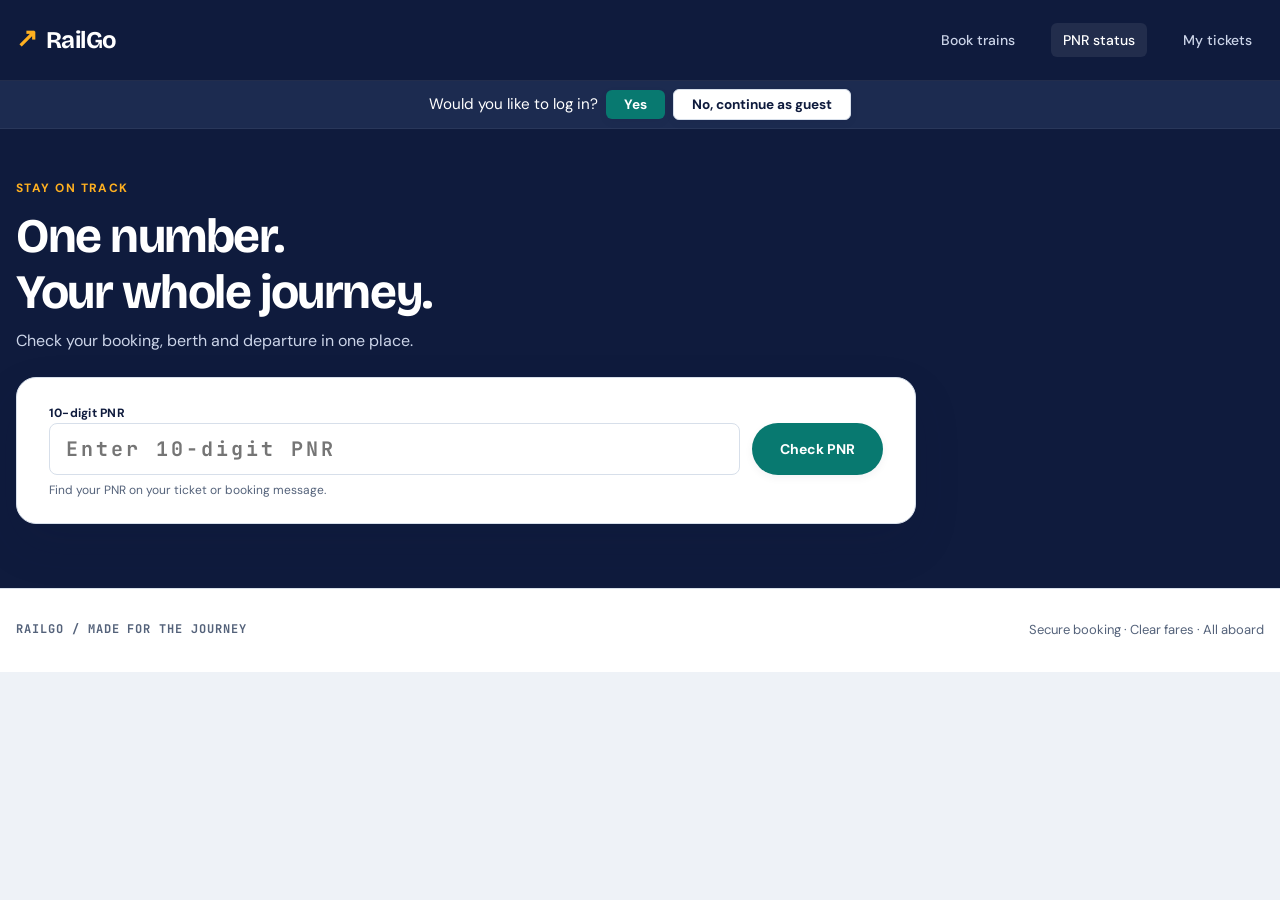
==== commit 812ccdca: "feat: configure MySQL password, import WB schema with users table, add login/register toggle and fix" ====
--- a/frontend/pnr.html
+++ b/frontend/pnr.html
@@ -35,6 +35,63 @@
       </nav>
     </div>
   </header>
+
+  <!-- Login Prompt Banner -->
+  <section id="login-prompt" class="container login-prompt" aria-label="Login Option">
+    <p class="login-question">Would you like to log in?</p>
+    <button id="login-yes" class="btn btn-primary">Yes</button>
+    <button id="login-no" class="btn btn-secondary">No, continue as guest</button>
+  </section>
+
+  <!-- Hidden Login Form -->
+  <section id="login-form-section" class="container" style="display:none;" aria-label="Login Form">
+    <form id="login-form" novalidate>
+      <div class="form-group">
+        <label for="login-email" class="form-label">Email</label>
+        <input type="email" id="login-email" class="form-input" required placeholder="you@example.com">
+      </div>
+      <div class="form-group">
+        <label for="login-password" class="form-label">Password</label>
+        <input type="password" id="login-password" class="form-input" required placeholder="Password">
+      </div>
+      <div class="login-actions">
+        <button type="submit" class="btn btn-primary">Log In</button>
+        <button type="button" id="login-cancel" class="btn btn-secondary">Cancel</button>
+      </div>
+      <p id="login-message" class="status-message"></p>
+      <p class="login-register-link">Don't have an account? <a href="#" id="show-register">Register</a></p>
+    </form>
+  </section>
+
+  <!-- Hidden Register Form -->
+  <section id="register-form-section" class="container" style="display:none;" aria-label="Register Form">
+    <form id="register-form" novalidate>
+      <div class="form-group">
+        <label for="register-name" class="form-label">Full Name</label>
+        <input type="text" id="register-name" class="form-input" required placeholder="Your full name">
+      </div>
+      <div class="form-group">
+        <label for="register-email" class="form-label">Email</label>
+        <input type="email" id="register-email" class="form-input" required placeholder="you@example.com">
+      </div>
+      <div class="form-group">
+        <label for="register-password" class="form-label">Password</label>
+        <input type="password" id="register-password" class="form-input" required placeholder="Min 6 characters">
+      </div>
+      <div class="login-actions">
+        <button type="submit" class="btn btn-primary">Register</button>
+        <button type="button" id="register-cancel" class="btn btn-secondary">Cancel</button>
+      </div>
+      <p id="register-message" class="status-message"></p>
+      <p class="login-register-link">Already have an account? <a href="#" id="show-login-from-register">Log In</a></p>
+    </form>
+  </section>
+
+  <!-- Logged-in User Banner (hidden by default) -->
+  <section id="logged-in-banner" class="container logged-in-banner" style="display:none;" aria-label="User Status">
+    <p>Welcome, <span id="logged-in-name"></span>!</p>
+    <button id="logout-btn" class="btn btn-secondary">Logout</button>
+  </section>
 
   <main id="main-content">
     <!-- PNR Hero & Lookup Section (Figma 4:12139) -->
@@ -315,6 +372,7 @@
   <!-- Scripts -->
   <script src="js/api.js?v=3"></script>
   <script src="js/ticket.js?v=3"></script>
+  <script src="js/login.js?v=1"></script>
 </body>
 </html>
 
--- a/frontend/css/components.css
+++ b/frontend/css/components.css
@@ -2245,3 +2245,97 @@
   }
 }
 
+
+
+/* --------------------------------------------------------------------------
+   LOGIN / REGISTER UI
+   -------------------------------------------------------------------------- */
+.login-prompt {
+  display: flex;
+  align-items: center;
+  gap: var(--space-2);
+  padding: var(--space-2) var(--space-3);
+  background: var(--color-navy-800, #1a2332);
+  border-bottom: 1px solid rgba(255,255,255,0.06);
+  justify-content: center;
+}
+
+.login-question {
+  color: var(--color-white, #fff);
+  font-family: var(--font-body);
+  font-size: 0.95rem;
+  margin: 0;
+}
+
+.login-prompt .btn {
+  padding: 6px 18px;
+  font-size: 0.85rem;
+  border-radius: 6px;
+}
+
+#login-form-section,
+#register-form-section {
+  max-width: 400px;
+  margin: var(--space-4) auto;
+  padding: var(--space-4);
+  background: var(--color-surface, #fff);
+  border-radius: var(--radius-xl, 16px);
+  box-shadow: 0 4px 24px rgba(0,0,0,0.08);
+}
+
+#login-form .form-group,
+#register-form .form-group {
+  margin-bottom: var(--space-2);
+}
+
+.login-actions {
+  display: flex;
+  gap: var(--space-2);
+  margin-top: var(--space-2);
+}
+
+.login-actions .btn {
+  flex: 1;
+}
+
+.status-message {
+  margin-top: var(--space-1);
+  font-size: 0.85rem;
+  min-height: 1.2em;
+}
+
+.login-register-link {
+  text-align: center;
+  margin-top: var(--space-2);
+  font-size: 0.85rem;
+  color: var(--color-text-secondary, #666);
+}
+
+.login-register-link a {
+  color: var(--color-teal-500, #009688);
+  text-decoration: underline;
+  cursor: pointer;
+}
+
+.logged-in-banner {
+  display: flex;
+  align-items: center;
+  gap: var(--space-2);
+  padding: var(--space-2) var(--space-3);
+  background: var(--color-navy-800, #1a2332);
+  border-bottom: 1px solid rgba(255,255,255,0.06);
+  justify-content: center;
+}
+
+.logged-in-banner p {
+  color: var(--color-white, #fff);
+  font-family: var(--font-body);
+  font-size: 0.95rem;
+  margin: 0;
+}
+
+.logged-in-banner .btn {
+  padding: 6px 18px;
+  font-size: 0.85rem;
+  border-radius: 6px;
+}
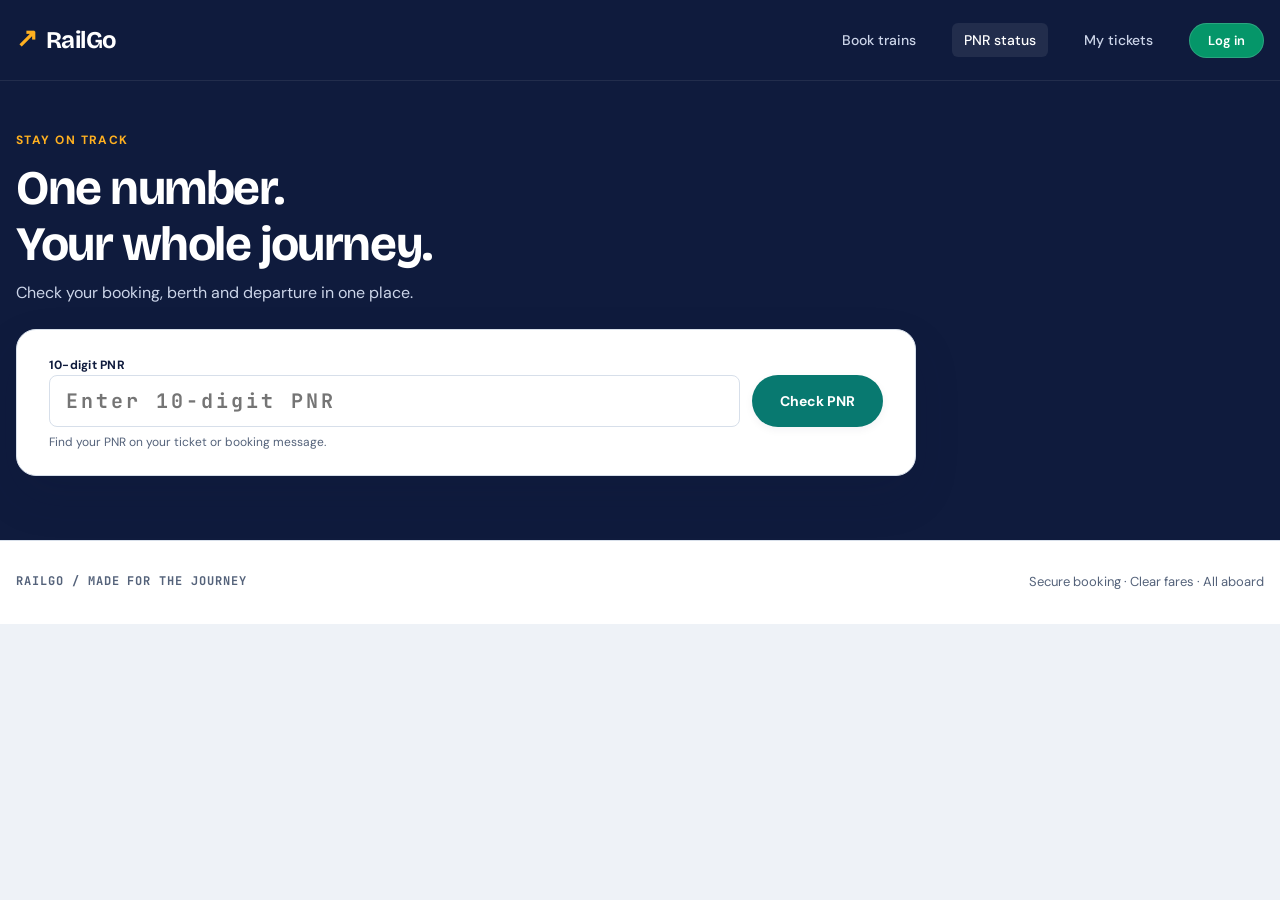
==== commit 49a7c565: "feat: move login option into navbar beside My tickets with modal dialog" ====
--- a/frontend/pnr.html
+++ b/frontend/pnr.html
@@ -31,67 +31,17 @@
           <li><a href="index.html" class="nav-link">Book trains</a></li>
           <li><a href="pnr.html" class="nav-link active" aria-current="page">PNR status</a></li>
           <li><a href="pnr.html#ticket" class="nav-link">My tickets</a></li>
+          <li class="nav-auth-item">
+            <button type="button" id="nav-login-btn" class="btn-nav-login">Log in</button>
+            <div id="nav-user-profile" class="nav-user-profile" style="display: none;">
+              <span id="nav-user-name" class="nav-user-name"></span>
+              <button type="button" id="nav-logout-btn" class="btn-nav-logout" title="Log out">Logout</button>
+            </div>
+          </li>
         </ul>
       </nav>
     </div>
   </header>
-
-  <!-- Login Prompt Banner -->
-  <section id="login-prompt" class="container login-prompt" aria-label="Login Option">
-    <p class="login-question">Would you like to log in?</p>
-    <button id="login-yes" class="btn btn-primary">Yes</button>
-    <button id="login-no" class="btn btn-secondary">No, continue as guest</button>
-  </section>
-
-  <!-- Hidden Login Form -->
-  <section id="login-form-section" class="container" style="display:none;" aria-label="Login Form">
-    <form id="login-form" novalidate>
-      <div class="form-group">
-        <label for="login-email" class="form-label">Email</label>
-        <input type="email" id="login-email" class="form-input" required placeholder="you@example.com">
-      </div>
-      <div class="form-group">
-        <label for="login-password" class="form-label">Password</label>
-        <input type="password" id="login-password" class="form-input" required placeholder="Password">
-      </div>
-      <div class="login-actions">
-        <button type="submit" class="btn btn-primary">Log In</button>
-        <button type="button" id="login-cancel" class="btn btn-secondary">Cancel</button>
-      </div>
-      <p id="login-message" class="status-message"></p>
-      <p class="login-register-link">Don't have an account? <a href="#" id="show-register">Register</a></p>
-    </form>
-  </section>
-
-  <!-- Hidden Register Form -->
-  <section id="register-form-section" class="container" style="display:none;" aria-label="Register Form">
-    <form id="register-form" novalidate>
-      <div class="form-group">
-        <label for="register-name" class="form-label">Full Name</label>
-        <input type="text" id="register-name" class="form-input" required placeholder="Your full name">
-      </div>
-      <div class="form-group">
-        <label for="register-email" class="form-label">Email</label>
-        <input type="email" id="register-email" class="form-input" required placeholder="you@example.com">
-      </div>
-      <div class="form-group">
-        <label for="register-password" class="form-label">Password</label>
-        <input type="password" id="register-password" class="form-input" required placeholder="Min 6 characters">
-      </div>
-      <div class="login-actions">
-        <button type="submit" class="btn btn-primary">Register</button>
-        <button type="button" id="register-cancel" class="btn btn-secondary">Cancel</button>
-      </div>
-      <p id="register-message" class="status-message"></p>
-      <p class="login-register-link">Already have an account? <a href="#" id="show-login-from-register">Log In</a></p>
-    </form>
-  </section>
-
-  <!-- Logged-in User Banner (hidden by default) -->
-  <section id="logged-in-banner" class="container logged-in-banner" style="display:none;" aria-label="User Status">
-    <p>Welcome, <span id="logged-in-name"></span>!</p>
-    <button id="logout-btn" class="btn btn-secondary">Logout</button>
-  </section>
 
   <main id="main-content">
     <!-- PNR Hero & Lookup Section (Figma 4:12139) -->
@@ -357,6 +307,58 @@
     </section>
   </main>
 
+  <!-- Auth Modal Dialog -->
+  <dialog id="auth-modal" class="auth-dialog" aria-labelledby="auth-modal-title">
+    <div class="auth-dialog-header">
+      <h2 id="auth-modal-title" class="auth-dialog-title">RailGo Account</h2>
+      <button type="button" id="btn-close-auth-modal" class="btn-close-modal" aria-label="Close dialog">✕</button>
+    </div>
+
+    <!-- Switchable Tabs -->
+    <div class="auth-tabs" role="tablist">
+      <button type="button" id="tab-login" class="auth-tab-btn active" role="tab" aria-selected="true">Log In</button>
+      <button type="button" id="tab-register" class="auth-tab-btn" role="tab" aria-selected="false">Create Account</button>
+    </div>
+
+    <!-- Login Form View -->
+    <div id="auth-login-view">
+      <form id="login-form" class="auth-form" novalidate>
+        <div class="form-group">
+          <label for="login-email" class="form-label">Email address</label>
+          <input type="email" id="login-email" class="form-input" required placeholder="you@example.com" autocomplete="email">
+        </div>
+        <div class="form-group">
+          <label for="login-password" class="form-label">Password</label>
+          <input type="password" id="login-password" class="form-input" required placeholder="Enter password" autocomplete="current-password">
+        </div>
+        <button type="submit" id="btn-submit-login" class="auth-submit-btn">Log In</button>
+        <p id="login-message" class="auth-status-msg"></p>
+        <p class="auth-switch-text">New to RailGo? <span id="link-goto-register" class="auth-switch-link">Create an account</span></p>
+      </form>
+    </div>
+
+    <!-- Register Form View -->
+    <div id="auth-register-view" style="display: none;">
+      <form id="register-form" class="auth-form" novalidate>
+        <div class="form-group">
+          <label for="register-name" class="form-label">Full name</label>
+          <input type="text" id="register-name" class="form-input" required placeholder="Sahil Hossain" autocomplete="name">
+        </div>
+        <div class="form-group">
+          <label for="register-email" class="form-label">Email address</label>
+          <input type="email" id="register-email" class="form-input" required placeholder="you@example.com" autocomplete="email">
+        </div>
+        <div class="form-group">
+          <label for="register-password" class="form-label">Password</label>
+          <input type="password" id="register-password" class="form-input" required placeholder="Min 6 characters" autocomplete="new-password">
+        </div>
+        <button type="submit" id="btn-submit-register" class="auth-submit-btn">Create Account</button>
+        <p id="register-message" class="auth-status-msg"></p>
+        <p class="auth-switch-text">Already have an account? <span id="link-goto-login" class="auth-switch-link">Log In</span></p>
+      </form>
+    </div>
+  </dialog>
+
   <!-- Site Footer -->
   <footer class="site-footer">
     <div class="container footer-content">
--- a/frontend/css/components.css
+++ b/frontend/css/components.css
@@ -2248,94 +2248,202 @@
 
 
 /* --------------------------------------------------------------------------
-   LOGIN / REGISTER UI
+   NAVBAR AUTH & AUTH MODAL DIALOG
    -------------------------------------------------------------------------- */
-.login-prompt {
-  display: flex;
-  align-items: center;
-  gap: var(--space-2);
-  padding: var(--space-2) var(--space-3);
-  background: var(--color-navy-800, #1a2332);
-  border-bottom: 1px solid rgba(255,255,255,0.06);
-  justify-content: center;
-}
-
-.login-question {
-  color: var(--color-white, #fff);
+.nav-auth-item {
+  display: flex;
+  align-items: center;
+}
+
+.btn-nav-login {
+  background: var(--color-emerald-600, #059669);
+  color: var(--color-white, #ffffff);
+  border: 1px solid rgba(255, 255, 255, 0.15);
+  font-family: var(--font-body);
+  font-size: var(--font-size-sm, 0.875rem);
+  font-weight: var(--font-weight-semibold, 600);
+  padding: 8px 18px;
+  border-radius: var(--radius-full, 9999px);
+  cursor: pointer;
+  transition: all var(--transition-fast, 0.15s ease);
+  display: inline-flex;
+  align-items: center;
+  gap: 6px;
+}
+
+.btn-nav-login:hover {
+  background: var(--color-emerald-500, #10b981);
+  transform: translateY(-1px);
+  box-shadow: 0 4px 12px rgba(16, 185, 129, 0.3);
+}
+
+.nav-user-profile {
+  display: inline-flex;
+  align-items: center;
+  gap: var(--space-3, 10px);
+  background: rgba(255, 255, 255, 0.1);
+  border: 1px solid rgba(255, 255, 255, 0.18);
+  padding: 5px 6px 5px 14px;
+  border-radius: var(--radius-full, 9999px);
+  backdrop-filter: blur(8px);
+}
+
+.nav-user-name {
+  color: var(--color-white, #ffffff);
+  font-family: var(--font-body);
+  font-size: var(--font-size-sm, 0.875rem);
+  font-weight: var(--font-weight-medium, 500);
+  max-width: 150px;
+  white-space: nowrap;
+  overflow: hidden;
+  text-overflow: ellipsis;
+}
+
+.btn-nav-logout {
+  background: rgba(255, 255, 255, 0.15);
+  color: var(--color-slate-200, #e2e8f0);
+  border: 1px solid rgba(255, 255, 255, 0.2);
+  font-family: var(--font-body);
+  font-size: 0.78rem;
+  font-weight: 500;
+  padding: 4px 12px;
+  border-radius: var(--radius-full, 9999px);
+  cursor: pointer;
+  transition: all 0.15s ease;
+}
+
+.btn-nav-logout:hover {
+  background: rgba(239, 68, 68, 0.85);
+  border-color: rgba(239, 68, 68, 0.9);
+  color: var(--color-white, #ffffff);
+}
+
+/* Auth Dialog (<dialog id="auth-modal">) */
+.auth-dialog {
+  width: 90vw;
+  max-width: 440px;
+  margin: auto;
+  border: 1px solid var(--border-subtle, rgba(0, 0, 0, 0.08));
+  border-radius: var(--radius-2xl, 20px);
+  background: var(--color-white, #ffffff);
+  box-shadow: 0 20px 40px rgba(15, 27, 61, 0.25);
+  padding: var(--space-6, 24px);
+  color: var(--color-navy-900, #0f1b3d);
+}
+
+.auth-dialog::backdrop {
+  background: rgba(15, 27, 61, 0.65);
+  backdrop-filter: blur(8px);
+  -webkit-backdrop-filter: blur(8px);
+}
+
+.auth-dialog-header {
+  display: flex;
+  justify-content: space-between;
+  align-items: center;
+  margin-bottom: var(--space-4, 16px);
+}
+
+.auth-dialog-title {
+  font-family: var(--font-display);
+  font-size: 1.35rem;
+  font-weight: 700;
+  color: var(--color-navy-900, #0f1b3d);
+}
+
+.auth-tabs {
+  display: flex;
+  background: var(--color-slate-100, #f1f5f9);
+  border-radius: var(--radius-lg, 12px);
+  padding: 4px;
+  margin-bottom: var(--space-4, 16px);
+  gap: 4px;
+}
+
+.auth-tab-btn {
+  flex: 1;
+  padding: 8px 14px;
+  border: none;
+  background: transparent;
+  color: var(--color-slate-600, #64748b);
+  font-family: var(--font-body);
+  font-size: 0.9rem;
+  font-weight: 600;
+  border-radius: var(--radius-md, 8px);
+  cursor: pointer;
+  transition: all 0.15s ease;
+}
+
+.auth-tab-btn.active {
+  background: var(--color-white, #ffffff);
+  color: var(--color-navy-900, #0f1b3d);
+  box-shadow: 0 2px 6px rgba(0, 0, 0, 0.08);
+}
+
+.auth-form .form-group {
+  margin-bottom: var(--space-3, 12px);
+}
+
+.auth-form .form-label {
+  display: block;
+  font-size: 0.85rem;
+  font-weight: 500;
+  color: var(--color-slate-700, #334155);
+  margin-bottom: 4px;
+}
+
+.auth-form .form-input {
+  width: 100%;
+  padding: 10px 14px;
+  border: 1px solid var(--color-slate-300, #cbd5e1);
+  border-radius: var(--radius-md, 8px);
   font-family: var(--font-body);
   font-size: 0.95rem;
-  margin: 0;
-}
-
-.login-prompt .btn {
-  padding: 6px 18px;
+  transition: border-color 0.15s;
+}
+
+.auth-form .form-input:focus {
+  outline: none;
+  border-color: var(--color-emerald-600, #059669);
+  box-shadow: 0 0 0 3px rgba(5, 150, 105, 0.15);
+}
+
+.auth-submit-btn {
+  width: 100%;
+  padding: 12px;
+  background: var(--color-emerald-600, #059669);
+  color: var(--color-white, #ffffff);
+  border: none;
+  border-radius: var(--radius-md, 8px);
+  font-family: var(--font-body);
+  font-size: 0.95rem;
+  font-weight: 600;
+  cursor: pointer;
+  margin-top: var(--space-2, 8px);
+  transition: all 0.15s ease;
+}
+
+.auth-submit-btn:hover {
+  background: var(--color-emerald-500, #10b981);
+}
+
+.auth-switch-text {
+  text-align: center;
+  margin-top: var(--space-3, 12px);
   font-size: 0.85rem;
-  border-radius: 6px;
-}
-
-#login-form-section,
-#register-form-section {
-  max-width: 400px;
-  margin: var(--space-4) auto;
-  padding: var(--space-4);
-  background: var(--color-surface, #fff);
-  border-radius: var(--radius-xl, 16px);
-  box-shadow: 0 4px 24px rgba(0,0,0,0.08);
-}
-
-#login-form .form-group,
-#register-form .form-group {
-  margin-bottom: var(--space-2);
-}
-
-.login-actions {
-  display: flex;
-  gap: var(--space-2);
-  margin-top: var(--space-2);
-}
-
-.login-actions .btn {
-  flex: 1;
-}
-
-.status-message {
-  margin-top: var(--space-1);
-  font-size: 0.85rem;
-  min-height: 1.2em;
-}
-
-.login-register-link {
-  text-align: center;
-  margin-top: var(--space-2);
-  font-size: 0.85rem;
-  color: var(--color-text-secondary, #666);
-}
-
-.login-register-link a {
-  color: var(--color-teal-500, #009688);
+  color: var(--color-slate-500, #64748b);
+}
+
+.auth-switch-link {
+  color: var(--color-emerald-600, #059669);
+  font-weight: 600;
   text-decoration: underline;
   cursor: pointer;
 }
 
-.logged-in-banner {
-  display: flex;
-  align-items: center;
-  gap: var(--space-2);
-  padding: var(--space-2) var(--space-3);
-  background: var(--color-navy-800, #1a2332);
-  border-bottom: 1px solid rgba(255,255,255,0.06);
-  justify-content: center;
-}
-
-.logged-in-banner p {
-  color: var(--color-white, #fff);
-  font-family: var(--font-body);
-  font-size: 0.95rem;
-  margin: 0;
-}
-
-.logged-in-banner .btn {
-  padding: 6px 18px;
+.auth-status-msg {
+  min-height: 1.2em;
   font-size: 0.85rem;
-  border-radius: 6px;
-}
+  margin-top: 6px;
+  text-align: center;
+}
